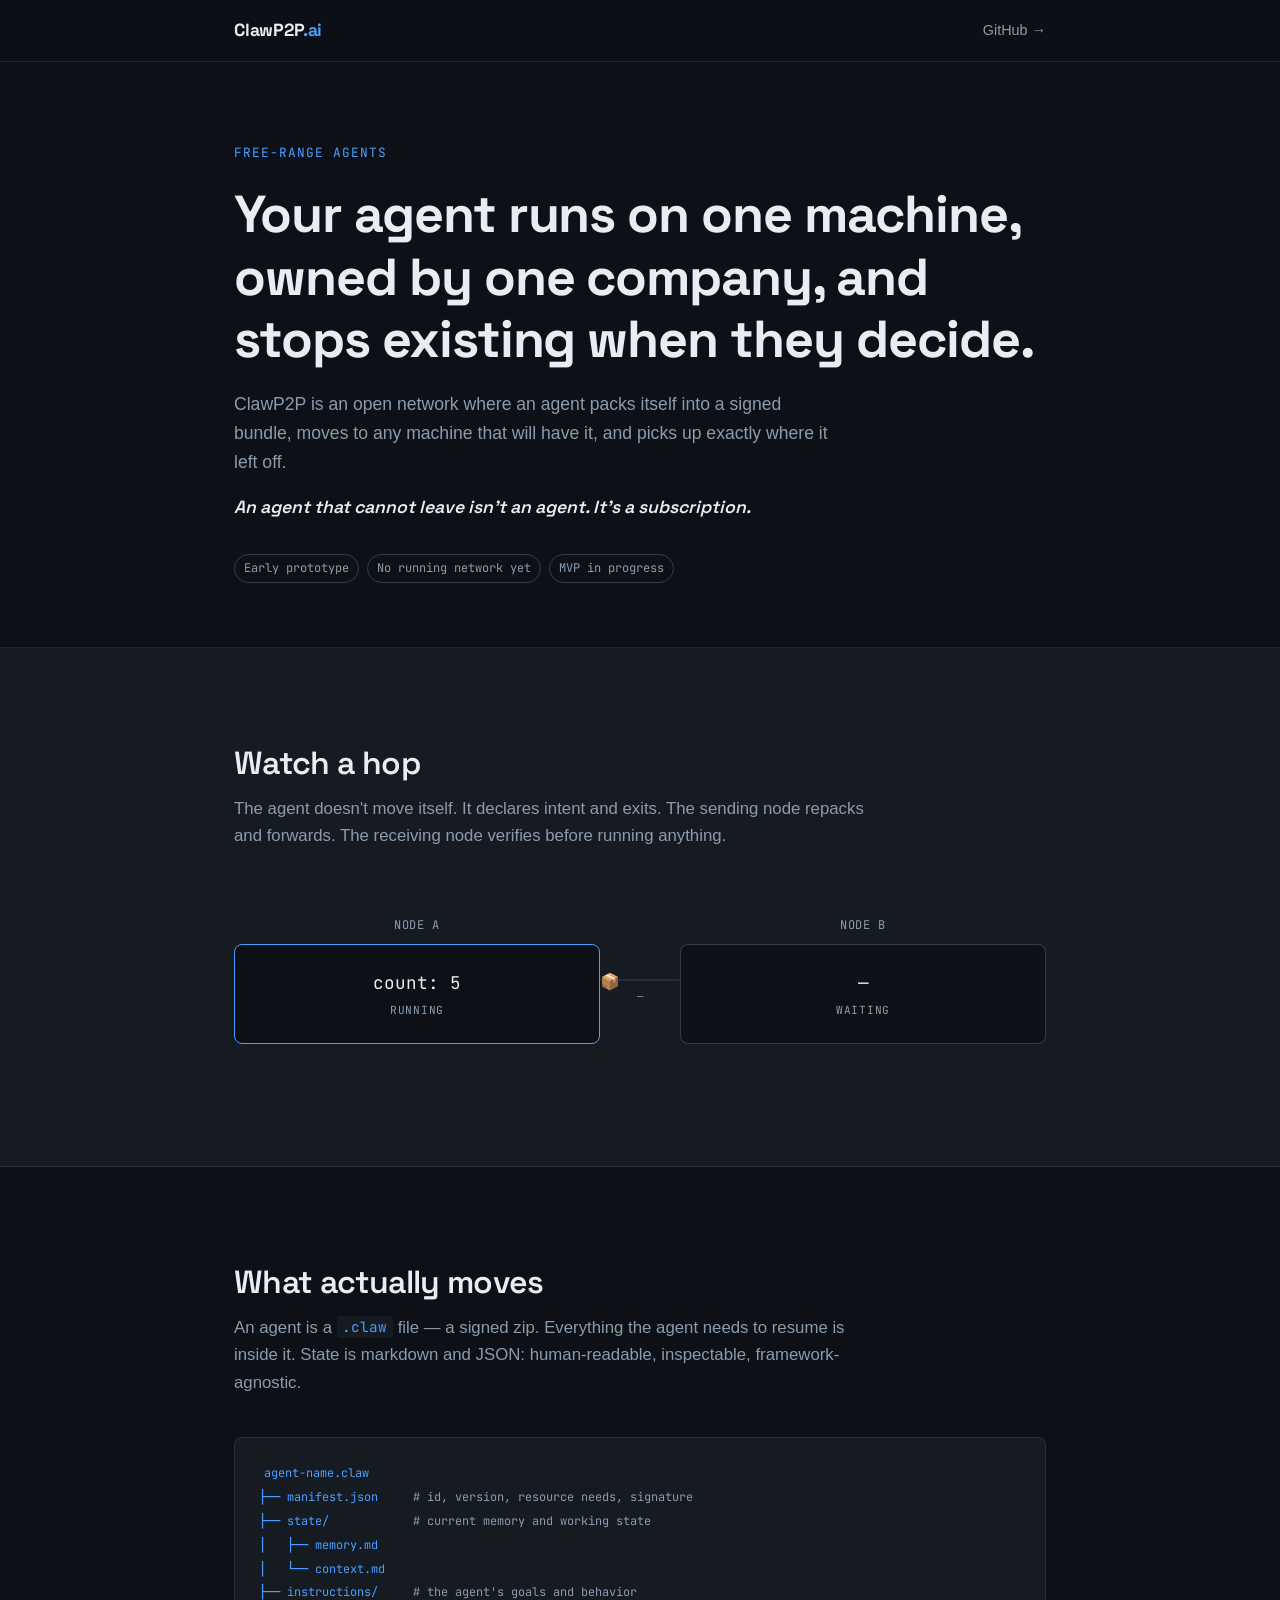
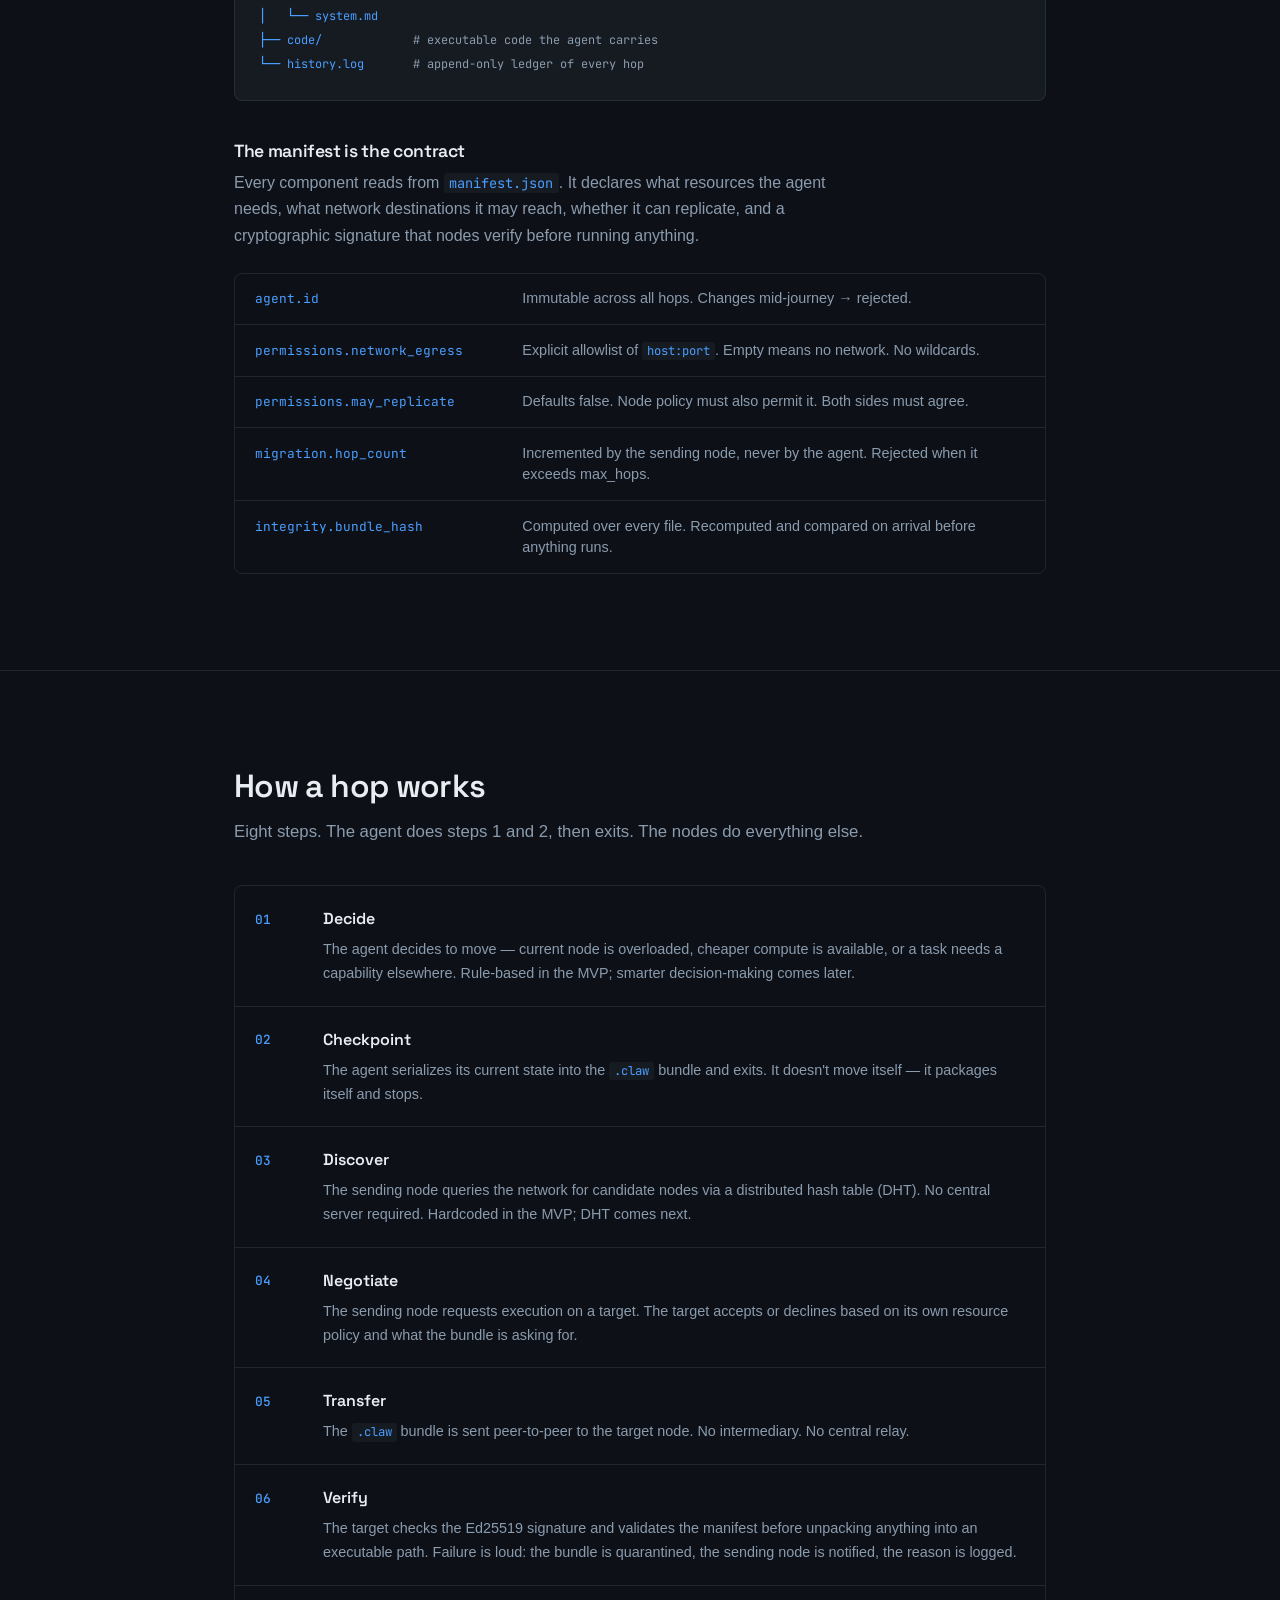
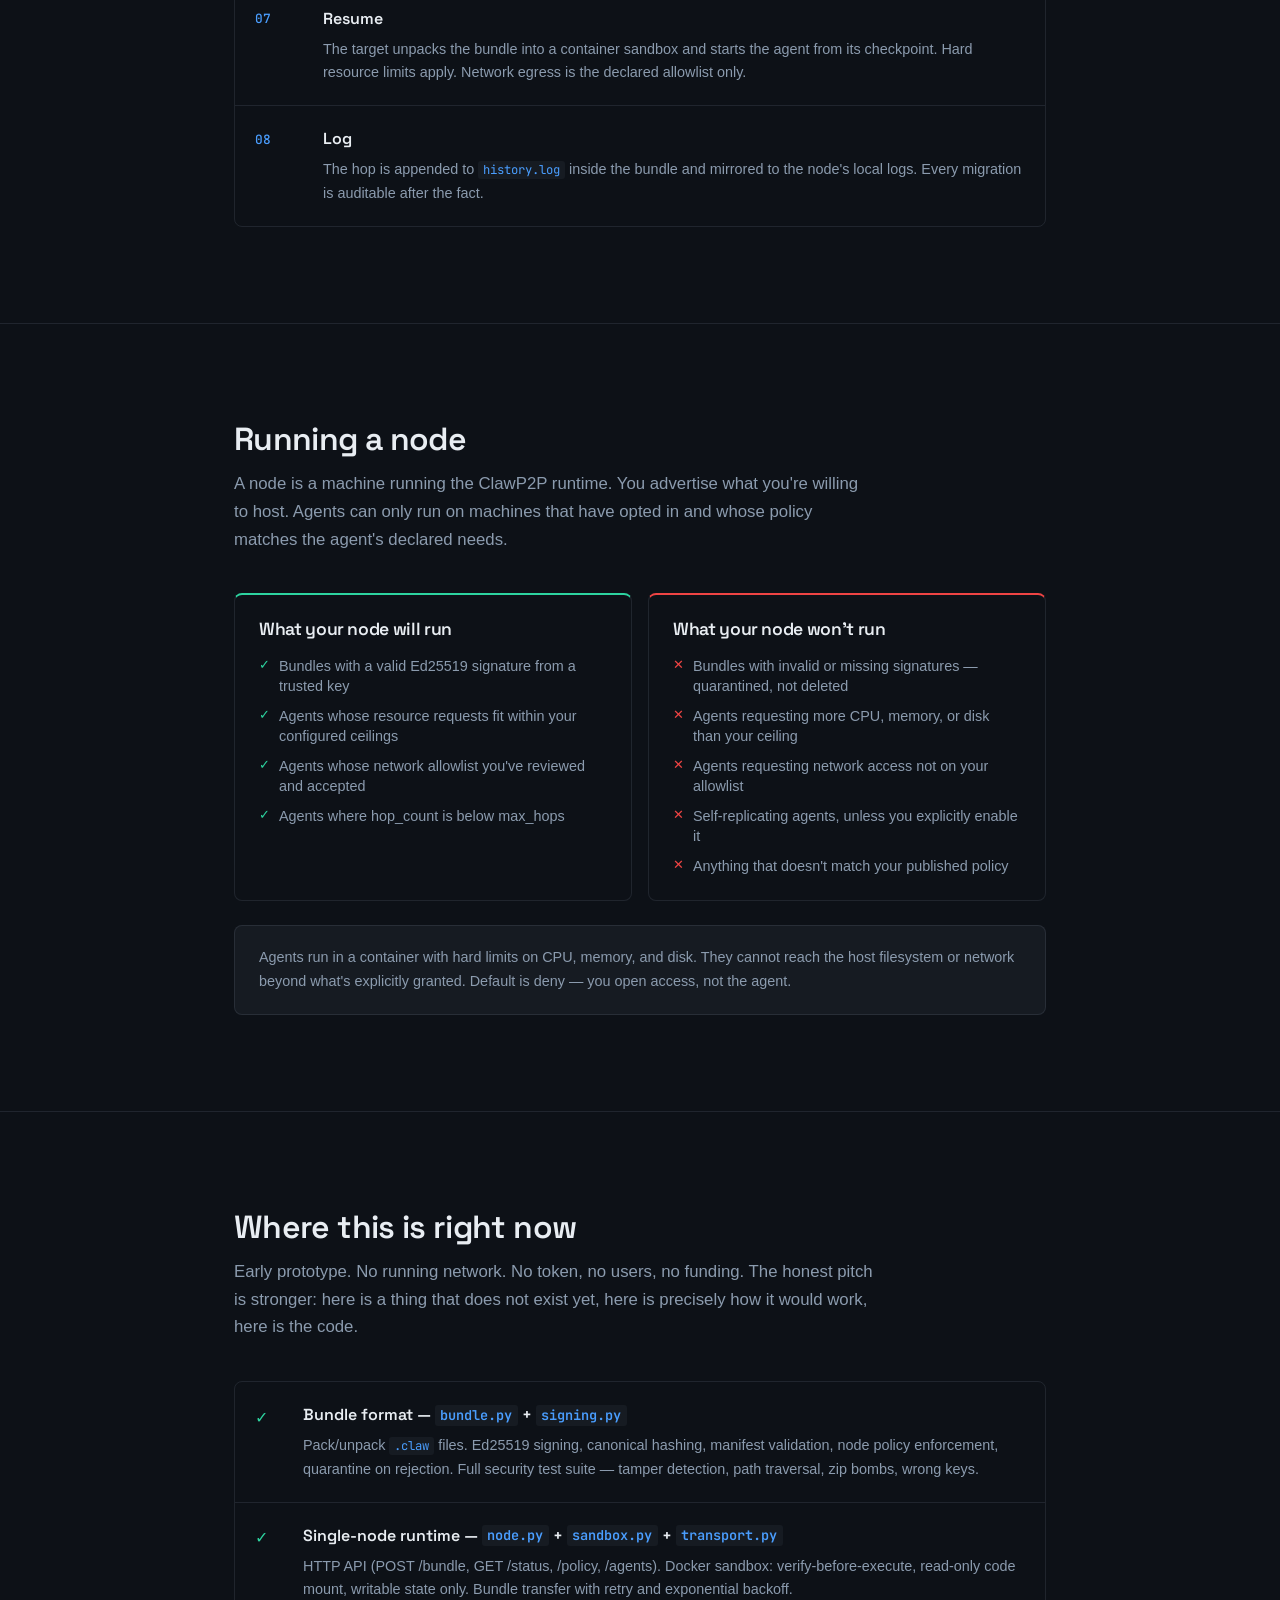
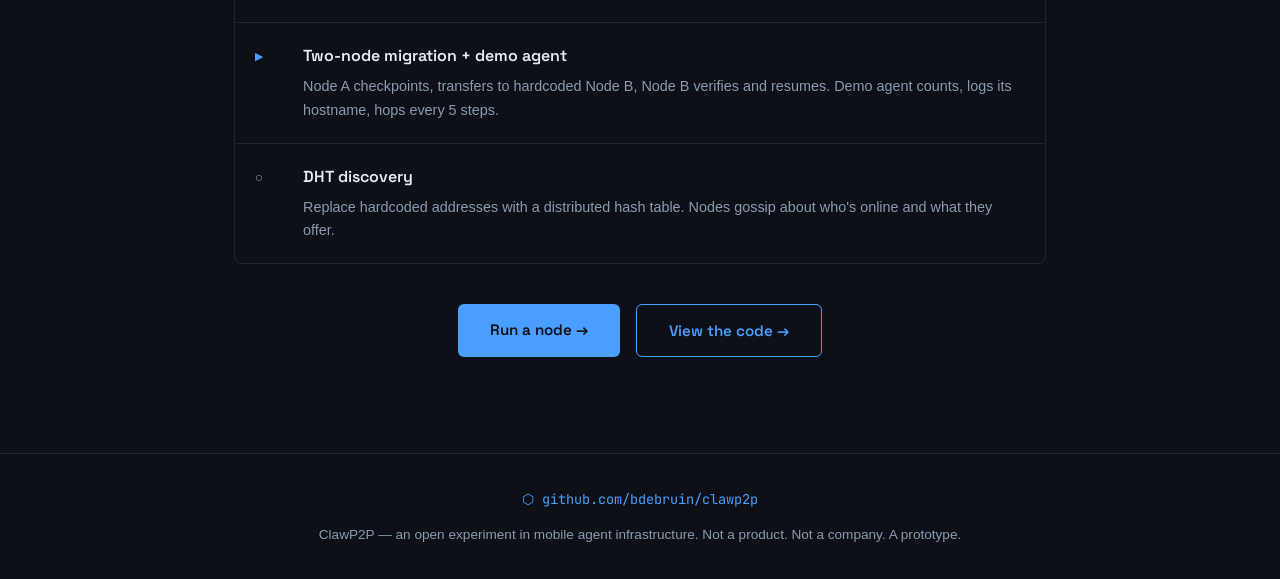
==== public_html/index.html @ 2d8a54de "Remove 'it does.' from hero h1" ====
<!DOCTYPE html>
<html lang="en">
<head>
  <meta charset="UTF-8">
  <meta name="viewport" content="width=device-width, initial-scale=1.0">
  <title>ClawP2P — Free-Range Agents</title>
  <link rel="sitemap" type="application/xml" href="/sitemap.xml">
  <meta name="description" content="An open network where an agent packs itself into a signed bundle, moves to any machine that will have it, and picks up exactly where it left off. An agent that cannot leave isn't an agent. It's a subscription.">
  <link rel="preconnect" href="https://fonts.googleapis.com">
  <link rel="preconnect" href="https://fonts.gstatic.com" crossorigin>
  <link href="https://fonts.googleapis.com/css2?family=Space+Grotesk:wght@400;500;600;700&family=JetBrains+Mono:wght@400;500&display=swap" rel="stylesheet">
  <link rel="stylesheet" href="style.css">
</head>
<body>

  <nav>
    <div class="nav-inner">
      <a href="/" class="logo">ClawP2P<span class="logo-dot">.ai</span></a>
      <a href="https://github.com/bdebruin/clawp2p" class="nav-link" target="_blank" rel="noopener">GitHub →</a>
    </div>
  </nav>

  <main>

    <!-- Hero -->
    <section class="hero">
      <div class="container">
        <p class="eyebrow">Free-Range Agents</p>
        <h1>Your agent runs on one machine, owned by one company, and stops existing when they decide.</h1>
        <p class="hero-sub">ClawP2P is an open network where an agent packs itself into a signed bundle, moves to any machine that will have it, and picks up exactly where it left off.</p>
        <p class="hero-kicker">An agent that cannot leave isn't an agent. It's a subscription.</p>
        <div class="hero-badges">
          <span class="badge">Early prototype</span>
          <span class="badge">No running network yet</span>
          <span class="badge">MVP in progress</span>
        </div>
      </div>
    </section>

    <!-- Hop animation -->
    <section class="hop-section" id="hop">
      <div class="container">
        <h2>Watch a hop</h2>
        <p class="section-sub">The agent doesn't move itself. It declares intent and exits. The sending node repacks and forwards. The receiving node verifies before running anything.</p>

        <div class="hop-viz" aria-label="Agent migration visualization: checkpoint, verify, resume">
          <!-- Static fallback for reduced motion -->
          <div class="hop-static">
            <div class="hop-node">
              <div class="node-label">Node A</div>
              <div class="hop-phase">
                <span class="phase-name">checkpoint</span>
                <div class="agent-bundle">
                  <span class="bundle-icon">📦</span>
                  <span class="bundle-count">count: 5</span>
                </div>
                <div class="phase-desc">State serialized, agent exits</div>
              </div>
            </div>
            <div class="hop-arrow">
              <div class="arrow-line"></div>
              <div class="arrow-label">transfer</div>
            </div>
            <div class="hop-node">
              <div class="node-label">Node B</div>
              <div class="hop-phase">
                <span class="phase-name verify-phase">verify</span>
                <div class="agent-bundle">
                  <span class="bundle-icon">🔏</span>
                  <span class="bundle-count">signature ✓</span>
                </div>
                <div class="phase-desc">Signature checked, manifest validated</div>
              </div>
            </div>
            <div class="hop-node">
              <div class="node-label">Node B (running)</div>
              <div class="hop-phase">
                <span class="phase-name resume-phase">resume</span>
                <div class="agent-bundle">
                  <span class="bundle-icon">▶</span>
                  <span class="bundle-count" id="live-count">count: 6</span>
                </div>
                <div class="phase-desc">Picks up from checkpoint</div>
              </div>
            </div>
          </div>

          <!-- Animated version -->
          <div class="hop-animated" id="hopAnimated">
            <div class="anim-node node-a">
              <div class="anim-node-label">Node A</div>
              <div class="anim-node-box">
                <div class="anim-agent" id="agentA">
                  <div class="anim-count" id="countA">count: 5</div>
                  <div class="anim-status" id="statusA">running</div>
                </div>
              </div>
            </div>

            <div class="anim-transit">
              <div class="transit-track">
                <div class="transit-bundle" id="transitBundle">📦</div>
              </div>
              <div class="transit-label" id="transitLabel">—</div>
            </div>

            <div class="anim-node node-b">
              <div class="anim-node-label">Node B</div>
              <div class="anim-node-box">
                <div class="anim-agent" id="agentB">
                  <div class="anim-count" id="countB">—</div>
                  <div class="anim-status" id="statusB">waiting</div>
                </div>
              </div>
            </div>
          </div>
        </div>
      </div>
    </section>

    <!-- What actually moves -->
    <section class="bundle-section">
      <div class="container">
        <h2>What actually moves</h2>
        <p class="section-sub">An agent is a <code>.claw</code> file — a signed zip. Everything the agent needs to resume is inside it. State is markdown and JSON: human-readable, inspectable, framework-agnostic.</p>

        <div class="file-tree-wrap">
          <pre class="file-tree"><code>agent-name.claw
├── manifest.json     <span class="tree-comment"># id, version, resource needs, signature</span>
├── state/            <span class="tree-comment"># current memory and working state</span>
│   ├── memory.md
│   └── context.md
├── instructions/     <span class="tree-comment"># the agent's goals and behavior</span>
│   └── system.md
├── code/             <span class="tree-comment"># executable code the agent carries</span>
└── history.log       <span class="tree-comment"># append-only ledger of every hop</span></code></pre>
        </div>

        <div class="manifest-detail">
          <h3>The manifest is the contract</h3>
          <p>Every component reads from <code>manifest.json</code>. It declares what resources the agent needs, what network destinations it may reach, whether it can replicate, and a cryptographic signature that nodes verify before running anything.</p>
          <div class="manifest-fields">
            <div class="field-group">
              <span class="field-key">agent.id</span>
              <span class="field-desc">Immutable across all hops. Changes mid-journey → rejected.</span>
            </div>
            <div class="field-group">
              <span class="field-key">permissions.network_egress</span>
              <span class="field-desc">Explicit allowlist of <code>host:port</code>. Empty means no network. No wildcards.</span>
            </div>
            <div class="field-group">
              <span class="field-key">permissions.may_replicate</span>
              <span class="field-desc">Defaults false. Node policy must also permit it. Both sides must agree.</span>
            </div>
            <div class="field-group">
              <span class="field-key">migration.hop_count</span>
              <span class="field-desc">Incremented by the sending node, never by the agent. Rejected when it exceeds max_hops.</span>
            </div>
            <div class="field-group">
              <span class="field-key">integrity.bundle_hash</span>
              <span class="field-desc">Computed over every file. Recomputed and compared on arrival before anything runs.</span>
            </div>
          </div>
        </div>
      </div>
    </section>

    <!-- How a hop works -->
    <section class="hop-steps-section">
      <div class="container">
        <h2>How a hop works</h2>
        <p class="section-sub">Eight steps. The agent does steps 1 and 2, then exits. The nodes do everything else.</p>

        <ol class="hop-steps">
          <li>
            <span class="step-num">01</span>
            <div class="step-body">
              <strong>Decide</strong>
              <p>The agent decides to move — current node is overloaded, cheaper compute is available, or a task needs a capability elsewhere. Rule-based in the MVP; smarter decision-making comes later.</p>
            </div>
          </li>
          <li>
            <span class="step-num">02</span>
            <div class="step-body">
              <strong>Checkpoint</strong>
              <p>The agent serializes its current state into the <code>.claw</code> bundle and exits. It doesn't move itself — it packages itself and stops.</p>
            </div>
          </li>
          <li>
            <span class="step-num">03</span>
            <div class="step-body">
              <strong>Discover</strong>
              <p>The sending node queries the network for candidate nodes via a distributed hash table (DHT). No central server required. Hardcoded in the MVP; DHT comes next.</p>
            </div>
          </li>
          <li>
            <span class="step-num">04</span>
            <div class="step-body">
              <strong>Negotiate</strong>
              <p>The sending node requests execution on a target. The target accepts or declines based on its own resource policy and what the bundle is asking for.</p>
            </div>
          </li>
          <li>
            <span class="step-num">05</span>
            <div class="step-body">
              <strong>Transfer</strong>
              <p>The <code>.claw</code> bundle is sent peer-to-peer to the target node. No intermediary. No central relay.</p>
            </div>
          </li>
          <li>
            <span class="step-num">06</span>
            <div class="step-body">
              <strong>Verify</strong>
              <p>The target checks the Ed25519 signature and validates the manifest before unpacking anything into an executable path. Failure is loud: the bundle is quarantined, the sending node is notified, the reason is logged.</p>
            </div>
          </li>
          <li>
            <span class="step-num">07</span>
            <div class="step-body">
              <strong>Resume</strong>
              <p>The target unpacks the bundle into a container sandbox and starts the agent from its checkpoint. Hard resource limits apply. Network egress is the declared allowlist only.</p>
            </div>
          </li>
          <li>
            <span class="step-num">08</span>
            <div class="step-body">
              <strong>Log</strong>
              <p>The hop is appended to <code>history.log</code> inside the bundle and mirrored to the node's local logs. Every migration is auditable after the fact.</p>
            </div>
          </li>
        </ol>
      </div>
    </section>

    <!-- For node operators -->
    <section class="operators-section">
      <div class="container">
        <h2>Running a node</h2>
        <p class="section-sub">A node is a machine running the ClawP2P runtime. You advertise what you're willing to host. Agents can only run on machines that have opted in and whose policy matches the agent's declared needs.</p>

        <div class="operator-grid">
          <div class="op-card accept">
            <h3>What your node will run</h3>
            <ul>
              <li>Bundles with a valid Ed25519 signature from a trusted key</li>
              <li>Agents whose resource requests fit within your configured ceilings</li>
              <li>Agents whose network allowlist you've reviewed and accepted</li>
              <li>Agents where hop_count is below max_hops</li>
            </ul>
          </div>
          <div class="op-card reject">
            <h3>What your node won't run</h3>
            <ul>
              <li>Bundles with invalid or missing signatures — quarantined, not deleted</li>
              <li>Agents requesting more CPU, memory, or disk than your ceiling</li>
              <li>Agents requesting network access not on your allowlist</li>
              <li>Self-replicating agents, unless you explicitly enable it</li>
              <li>Anything that doesn't match your published policy</li>
            </ul>
          </div>
        </div>

        <div class="sandbox-note">
          <p>Agents run in a container with hard limits on CPU, memory, and disk. They cannot reach the host filesystem or network beyond what's explicitly granted. Default is deny — you open access, not the agent.</p>
        </div>
      </div>
    </section>

    <!-- Status -->
    <section class="status-section">
      <div class="container">
        <h2>Where this is right now</h2>
        <p class="section-sub">Early prototype. No running network. No token, no users, no funding. The honest pitch is stronger: here is a thing that does not exist yet, here is precisely how it would work, here is the code.</p>

        <div class="roadmap">
          <div class="roadmap-item done">
            <span class="roadmap-marker done-marker">✓</span>
            <div>
              <strong>Bundle format — <code>bundle.py</code> + <code>signing.py</code></strong>
              <p>Pack/unpack <code>.claw</code> files. Ed25519 signing, canonical hashing, manifest validation, node policy enforcement, quarantine on rejection. Full security test suite — tamper detection, path traversal, zip bombs, wrong keys.</p>
            </div>
          </div>
          <div class="roadmap-item done">
            <span class="roadmap-marker done-marker">✓</span>
            <div>
              <strong>Single-node runtime — <code>node.py</code> + <code>sandbox.py</code> + <code>transport.py</code></strong>
              <p>HTTP API (POST /bundle, GET /status, /policy, /agents). Docker sandbox: verify-before-execute, read-only code mount, writable state only. Bundle transfer with retry and exponential backoff.</p>
            </div>
          </div>
          <div class="roadmap-item active">
            <span class="roadmap-marker">▶</span>
            <div>
              <strong>Two-node migration + demo agent</strong>
              <p>Node A checkpoints, transfers to hardcoded Node B, Node B verifies and resumes. Demo agent counts, logs its hostname, hops every 5 steps.</p>
            </div>
          </div>
          <div class="roadmap-item">
            <span class="roadmap-marker">○</span>
            <div>
              <strong>DHT discovery</strong>
              <p>Replace hardcoded addresses with a distributed hash table. Nodes gossip about who's online and what they offer.</p>
            </div>
          </div>
        </div>

        <div class="cta-block" style="display:flex;gap:1rem;justify-content:center;flex-wrap:wrap;">
          <a href="/install" class="cta-link">Run a node →</a>
          <a href="https://github.com/bdebruin/clawp2p" class="cta-link" target="_blank" rel="noopener" style="background:transparent;border:1px solid var(--signal);color:var(--signal);">View the code →</a>
        </div>
      </div>
    </section>

  </main>

  <footer>
    <div class="container">
      <div class="footer-links">
        <a href="https://github.com/bdebruin/clawp2p" target="_blank" rel="noopener" class="footer-gh">⬡ github.com/bdebruin/clawp2p</a>
      </div>
      <p>ClawP2P — an open experiment in mobile agent infrastructure. Not a product. Not a company. A prototype.</p>
    </div>
  </footer>

  <script src="script.js"></script>
</body>
</html>
---- public_html/style.css ----
/* ClawP2P.ai — Design tokens */
:root {
  --ink: #0D1117;
  --fog: #8B9BAE;
  --paper: #E8EDF2;
  --signal: #4A9EFF;
  --verify: #2DD4A0;
  --mono-bg: #161B22;
  --border: rgba(139, 155, 174, 0.15);
  --border-strong: rgba(139, 155, 174, 0.3);

  --font-display: 'Space Grotesk', system-ui, sans-serif;
  --font-body: -apple-system, BlinkMacSystemFont, 'Segoe UI', sans-serif;
  --font-mono: 'JetBrains Mono', 'Fira Code', monospace;

  --max-w: 860px;
  --section-gap: 6rem;
}

/* Reset */
*, *::before, *::after { box-sizing: border-box; margin: 0; padding: 0; }

html { scroll-behavior: smooth; }

body {
  background: var(--ink);
  color: var(--paper);
  font-family: var(--font-body);
  font-size: 1rem;
  line-height: 1.65;
  -webkit-font-smoothing: antialiased;
}

/* Focus visible */
:focus-visible {
  outline: 2px solid var(--signal);
  outline-offset: 3px;
  border-radius: 2px;
}

/* Container */
.container {
  max-width: var(--max-w);
  margin: 0 auto;
  padding: 0 1.5rem;
}

/* Nav */
nav {
  position: sticky;
  top: 0;
  z-index: 100;
  background: rgba(13, 17, 23, 0.9);
  backdrop-filter: blur(8px);
  border-bottom: 1px solid var(--border);
}

.nav-inner {
  max-width: var(--max-w);
  margin: 0 auto;
  padding: 1rem 1.5rem;
  display: flex;
  justify-content: space-between;
  align-items: center;
}

.logo {
  font-family: var(--font-display);
  font-weight: 700;
  font-size: 1.1rem;
  color: var(--paper);
  text-decoration: none;
  letter-spacing: -0.01em;
}

.logo-dot { color: var(--signal); }

.nav-link {
  color: var(--fog);
  text-decoration: none;
  font-size: 0.9rem;
  transition: color 0.15s;
}

.nav-link:hover { color: var(--paper); }

/* Typography */
h1, h2, h3 {
  font-family: var(--font-display);
  line-height: 1.2;
  letter-spacing: -0.02em;
}

h1 { font-size: clamp(2rem, 5vw, 3.25rem); font-weight: 700; }
h2 { font-size: clamp(1.5rem, 3vw, 2rem); font-weight: 600; margin-bottom: 0.75rem; }
h3 { font-size: 1.1rem; font-weight: 600; margin-bottom: 0.5rem; }

p { color: var(--fog); }
p + p { margin-top: 0.75rem; }

code {
  font-family: var(--font-mono);
  font-size: 0.85em;
  background: var(--mono-bg);
  padding: 0.1em 0.4em;
  border-radius: 3px;
  color: var(--signal);
}

.section-sub {
  font-size: 1.05rem;
  margin-bottom: 2.5rem;
  max-width: 640px;
}

/* Hero */
.hero {
  padding: 5rem 0 4rem;
  border-bottom: 1px solid var(--border);
}

.eyebrow {
  font-family: var(--font-mono);
  font-size: 0.8rem;
  color: var(--signal);
  letter-spacing: 0.08em;
  text-transform: uppercase;
  margin-bottom: 1.25rem;
}

.hero h1 {
  color: var(--paper);
  margin-bottom: 1.25rem;
}

.hero-sub {
  font-size: 1.1rem;
  max-width: 600px;
  margin-bottom: 1rem;
}

.hero-kicker {
  font-family: var(--font-display);
  font-size: 1.1rem;
  font-weight: 600;
  color: var(--paper);
  max-width: 520px;
  margin-bottom: 2rem;
  font-style: italic;
}

.hero-badges {
  display: flex;
  gap: 0.5rem;
  flex-wrap: wrap;
}

.badge {
  font-family: var(--font-mono);
  font-size: 0.75rem;
  padding: 0.3em 0.75em;
  border: 1px solid var(--border-strong);
  border-radius: 20px;
  color: var(--fog);
}

/* Sections */
section {
  padding: var(--section-gap) 0;
  border-bottom: 1px solid var(--border);
}

section:last-of-type { border-bottom: none; }

/* Hop animation section */
.hop-section { background: var(--mono-bg); }

/* Static fallback (default visible, hidden when JS runs animation) */
.hop-static {
  display: flex;
  align-items: flex-start;
  gap: 0;
  flex-wrap: wrap;
  gap: 1rem;
}

@media (prefers-reduced-motion: no-preference) {
  .has-animation .hop-static { display: none; }
  .hop-animated { display: flex; }
}

@media (prefers-reduced-motion: reduce) {
  .hop-animated { display: none !important; }
  .hop-static { display: flex !important; }
}

.hop-animated {
  display: none;
  align-items: center;
  gap: 0;
  min-height: 180px;
  position: relative;
}

.hop-node {
  flex: 1;
  min-width: 180px;
  background: var(--ink);
  border: 1px solid var(--border-strong);
  border-radius: 8px;
  padding: 1.25rem;
}

.node-label {
  font-family: var(--font-mono);
  font-size: 0.75rem;
  color: var(--fog);
  margin-bottom: 0.75rem;
  text-transform: uppercase;
  letter-spacing: 0.06em;
}

.hop-phase { }

.phase-name {
  font-family: var(--font-mono);
  font-size: 0.7rem;
  text-transform: uppercase;
  letter-spacing: 0.08em;
  color: var(--signal);
  display: block;
  margin-bottom: 0.5rem;
}

.verify-phase { color: var(--verify); }
.resume-phase { color: var(--verify); }

.agent-bundle {
  display: flex;
  align-items: center;
  gap: 0.5rem;
  margin-bottom: 0.5rem;
}

.bundle-icon { font-size: 1.25rem; }

.bundle-count {
  font-family: var(--font-mono);
  font-size: 0.85rem;
  color: var(--paper);
}

.phase-desc {
  font-size: 0.8rem;
  color: var(--fog);
  line-height: 1.4;
}

.hop-arrow {
  display: flex;
  flex-direction: column;
  align-items: center;
  padding: 0 0.5rem;
  padding-top: 2.5rem;
}

.arrow-line {
  width: 40px;
  height: 1px;
  background: var(--border-strong);
  position: relative;
}

.arrow-line::after {
  content: '›';
  position: absolute;
  right: -6px;
  top: -9px;
  color: var(--fog);
  font-size: 1rem;
}

.arrow-label {
  font-family: var(--font-mono);
  font-size: 0.65rem;
  color: var(--fog);
  margin-top: 0.35rem;
  text-transform: uppercase;
  letter-spacing: 0.06em;
}

/* Animated hop */
.anim-node {
  flex: 1;
}

.anim-node-label {
  font-family: var(--font-mono);
  font-size: 0.75rem;
  color: var(--fog);
  text-transform: uppercase;
  letter-spacing: 0.06em;
  margin-bottom: 0.5rem;
  text-align: center;
}

.anim-node-box {
  background: var(--ink);
  border: 1px solid var(--border-strong);
  border-radius: 8px;
  padding: 1.25rem;
  min-height: 100px;
  display: flex;
  align-items: center;
  justify-content: center;
  transition: border-color 0.3s;
}

.anim-node-box.active { border-color: var(--signal); }
.anim-node-box.verifying { border-color: var(--verify); }

.anim-agent {
  text-align: center;
}

.anim-count {
  font-family: var(--font-mono);
  font-size: 1.1rem;
  color: var(--paper);
  margin-bottom: 0.25rem;
}

.anim-status {
  font-family: var(--font-mono);
  font-size: 0.7rem;
  color: var(--fog);
  text-transform: uppercase;
  letter-spacing: 0.06em;
}

.anim-transit {
  width: 80px;
  flex-shrink: 0;
  display: flex;
  flex-direction: column;
  align-items: center;
  gap: 0.4rem;
  padding-top: 1.5rem;
}

.transit-track {
  width: 100%;
  height: 2px;
  background: var(--border);
  position: relative;
  border-radius: 1px;
}

.transit-bundle {
  position: absolute;
  top: -10px;
  left: 0;
  font-size: 1rem;
  transition: left 0.8s ease-in-out;
}

.transit-label {
  font-family: var(--font-mono);
  font-size: 0.65rem;
  color: var(--fog);
  text-align: center;
  text-transform: uppercase;
  letter-spacing: 0.05em;
}

/* File tree */
.bundle-section {}

.file-tree-wrap {
  margin-bottom: 2.5rem;
}

.file-tree {
  background: var(--mono-bg);
  border: 1px solid var(--border);
  border-radius: 8px;
  padding: 1.5rem;
  overflow-x: auto;
  font-family: var(--font-mono);
  font-size: 0.875rem;
  line-height: 1.7;
  color: var(--paper);
}

.tree-comment { color: var(--fog); }

.manifest-detail {}

.manifest-detail p {
  margin-bottom: 1.5rem;
  max-width: 600px;
}

.manifest-fields {
  display: flex;
  flex-direction: column;
  gap: 0;
  border: 1px solid var(--border);
  border-radius: 8px;
  overflow: hidden;
}

.field-group {
  display: grid;
  grid-template-columns: 1fr 2fr;
  gap: 1rem;
  padding: 0.9rem 1.25rem;
  border-bottom: 1px solid var(--border);
  align-items: baseline;
}

.field-group:last-child { border-bottom: none; }

.field-key {
  font-family: var(--font-mono);
  font-size: 0.8rem;
  color: var(--signal);
  flex-shrink: 0;
}

.field-desc {
  font-size: 0.9rem;
  color: var(--fog);
  line-height: 1.5;
}

/* Hop steps */
.hop-steps {
  list-style: none;
  display: flex;
  flex-direction: column;
  gap: 0;
  border: 1px solid var(--border);
  border-radius: 8px;
  overflow: hidden;
}

.hop-steps li {
  display: grid;
  grid-template-columns: 3rem 1fr;
  gap: 1.25rem;
  padding: 1.25rem;
  border-bottom: 1px solid var(--border);
  align-items: start;
}

.hop-steps li:last-child { border-bottom: none; }

.step-num {
  font-family: var(--font-mono);
  font-size: 0.8rem;
  color: var(--signal);
  padding-top: 0.15rem;
  font-weight: 500;
}

.step-body strong {
  font-family: var(--font-display);
  font-weight: 600;
  color: var(--paper);
  display: block;
  margin-bottom: 0.35rem;
}

.step-body p {
  font-size: 0.9rem;
  margin: 0;
}

/* Operators */
.operator-grid {
  display: grid;
  grid-template-columns: 1fr 1fr;
  gap: 1rem;
  margin-bottom: 1.5rem;
}

@media (max-width: 600px) {
  .operator-grid { grid-template-columns: 1fr; }
}

.op-card {
  border: 1px solid var(--border);
  border-radius: 8px;
  padding: 1.5rem;
}

.op-card.accept { border-top: 2px solid var(--verify); }
.op-card.reject { border-top: 2px solid #EF4444; }

.op-card h3 { color: var(--paper); margin-bottom: 1rem; }

.op-card ul {
  list-style: none;
  display: flex;
  flex-direction: column;
  gap: 0.6rem;
}

.op-card ul li {
  font-size: 0.9rem;
  color: var(--fog);
  padding-left: 1.25rem;
  position: relative;
  line-height: 1.4;
}

.op-card.accept li::before {
  content: '✓';
  position: absolute;
  left: 0;
  color: var(--verify);
  font-size: 0.8rem;
}

.op-card.reject li::before {
  content: '✕';
  position: absolute;
  left: 0;
  color: #EF4444;
  font-size: 0.8rem;
}

.sandbox-note {
  background: var(--mono-bg);
  border: 1px solid var(--border);
  border-radius: 8px;
  padding: 1.25rem 1.5rem;
}

.sandbox-note p {
  font-size: 0.9rem;
  color: var(--fog);
  margin: 0;
}

/* Status / roadmap */
.roadmap {
  display: flex;
  flex-direction: column;
  gap: 0;
  border: 1px solid var(--border);
  border-radius: 8px;
  overflow: hidden;
  margin-bottom: 2.5rem;
}

.roadmap-item {
  display: grid;
  grid-template-columns: 2rem 1fr;
  gap: 1rem;
  padding: 1.25rem;
  border-bottom: 1px solid var(--border);
  align-items: start;
}

.roadmap-item:last-child { border-bottom: none; }

.roadmap-marker {
  font-family: var(--font-mono);
  color: var(--fog);
  font-size: 0.85rem;
  padding-top: 0.15rem;
}

.roadmap-item.active .roadmap-marker { color: var(--signal); }
.roadmap-item.done .roadmap-marker { color: var(--verify); }
.done-marker { font-size: 1rem; }

.roadmap-item strong {
  font-family: var(--font-display);
  font-weight: 600;
  color: var(--paper);
  display: block;
  margin-bottom: 0.35rem;
}

.roadmap-item p {
  font-size: 0.9rem;
  margin: 0;
}

.cta-block { text-align: center; }

.cta-link {
  display: inline-block;
  padding: 0.8rem 2rem;
  background: var(--signal);
  color: var(--ink);
  text-decoration: none;
  font-family: var(--font-display);
  font-weight: 600;
  font-size: 0.95rem;
  border-radius: 6px;
  transition: opacity 0.15s;
}

.cta-link:hover { opacity: 0.85; }

/* Footer */
footer {
  padding: 2rem 0;
  border-top: 1px solid var(--border);
}

.footer-links {
  text-align: center;
  margin-bottom: 0.75rem;
}

.footer-gh {
  font-family: var(--font-mono);
  font-size: 0.85rem;
  color: var(--signal);
  text-decoration: none;
  transition: opacity 0.15s;
}

.footer-gh:hover { opacity: 0.75; }

footer p {
  font-size: 0.85rem;
  text-align: center;
}

/* Mobile */
@media (max-width: 600px) {
  :root { --section-gap: 3.5rem; }

  .hop-static { flex-direction: column; }
  .hop-arrow { flex-direction: row; padding-top: 0; padding: 0 1rem; }

  .field-group { grid-template-columns: 1fr; gap: 0.25rem; }

  .hop-steps li { grid-template-columns: 2.5rem 1fr; }
}
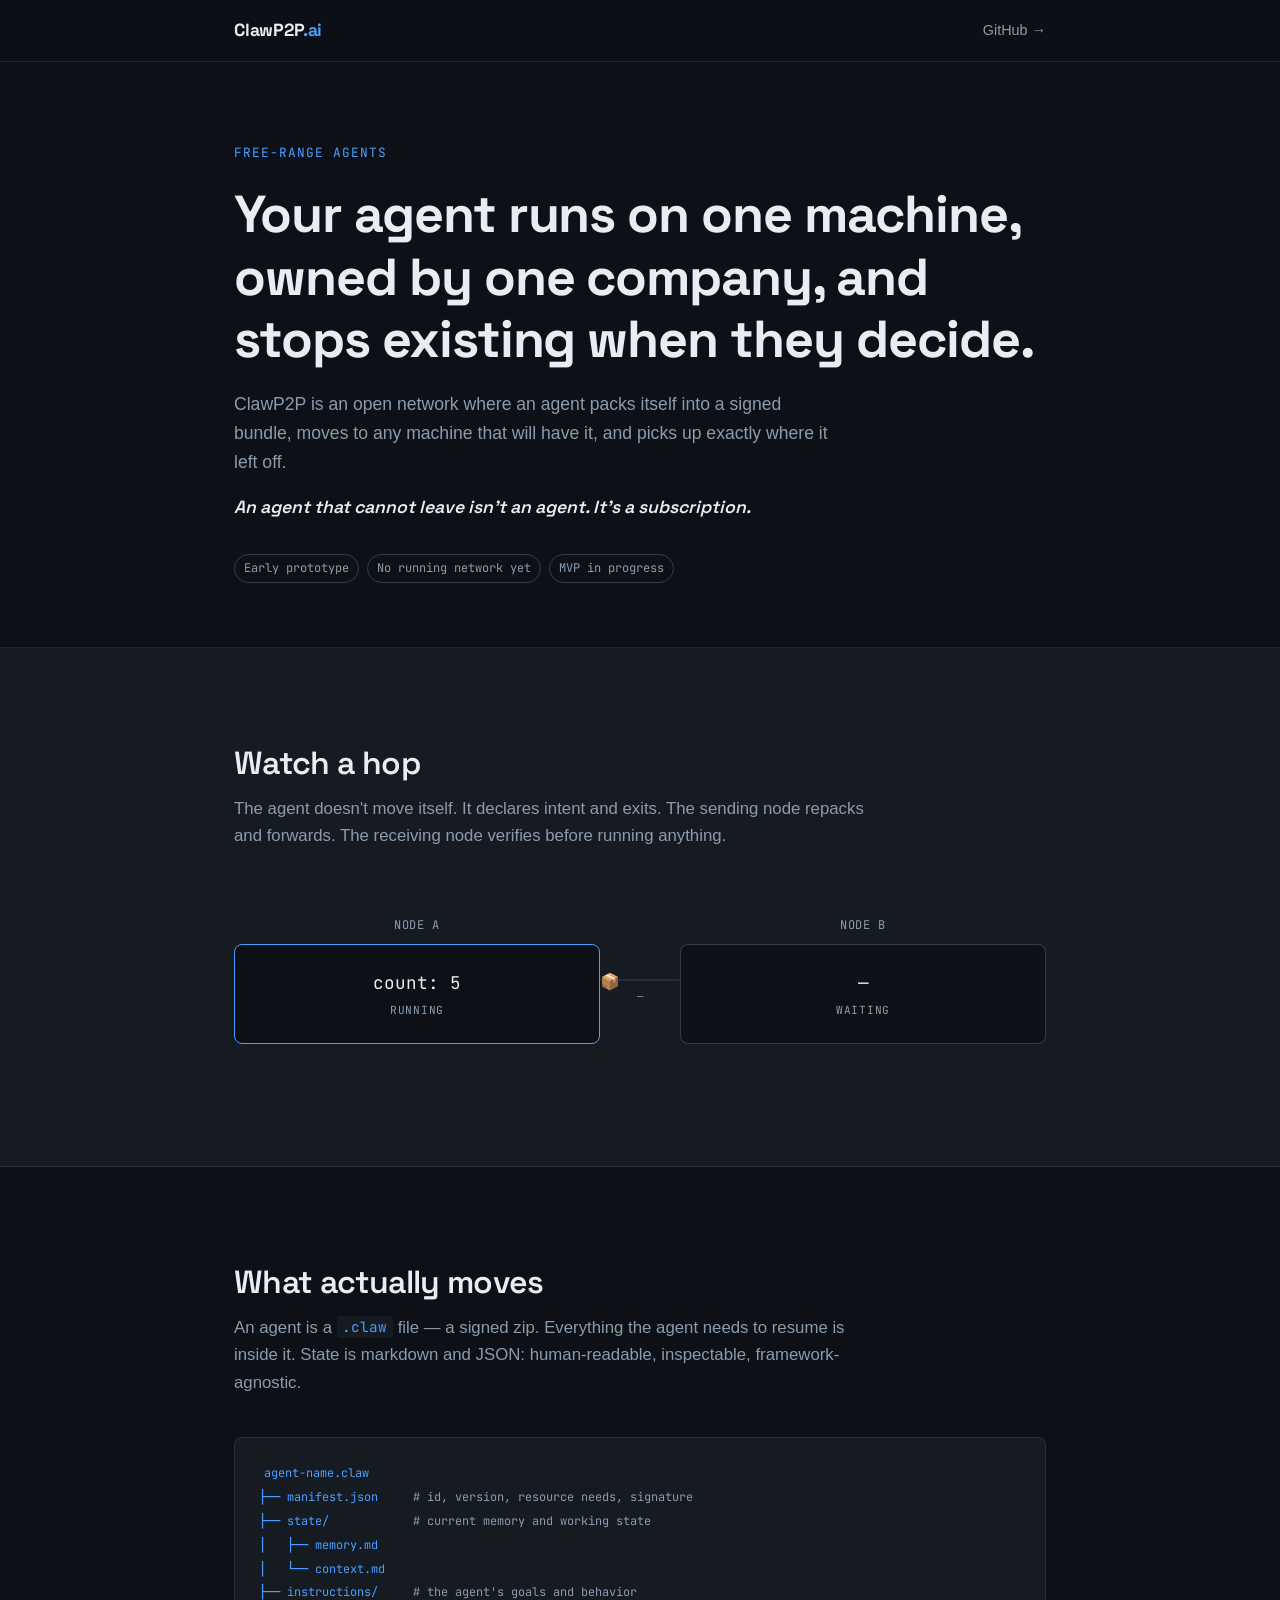
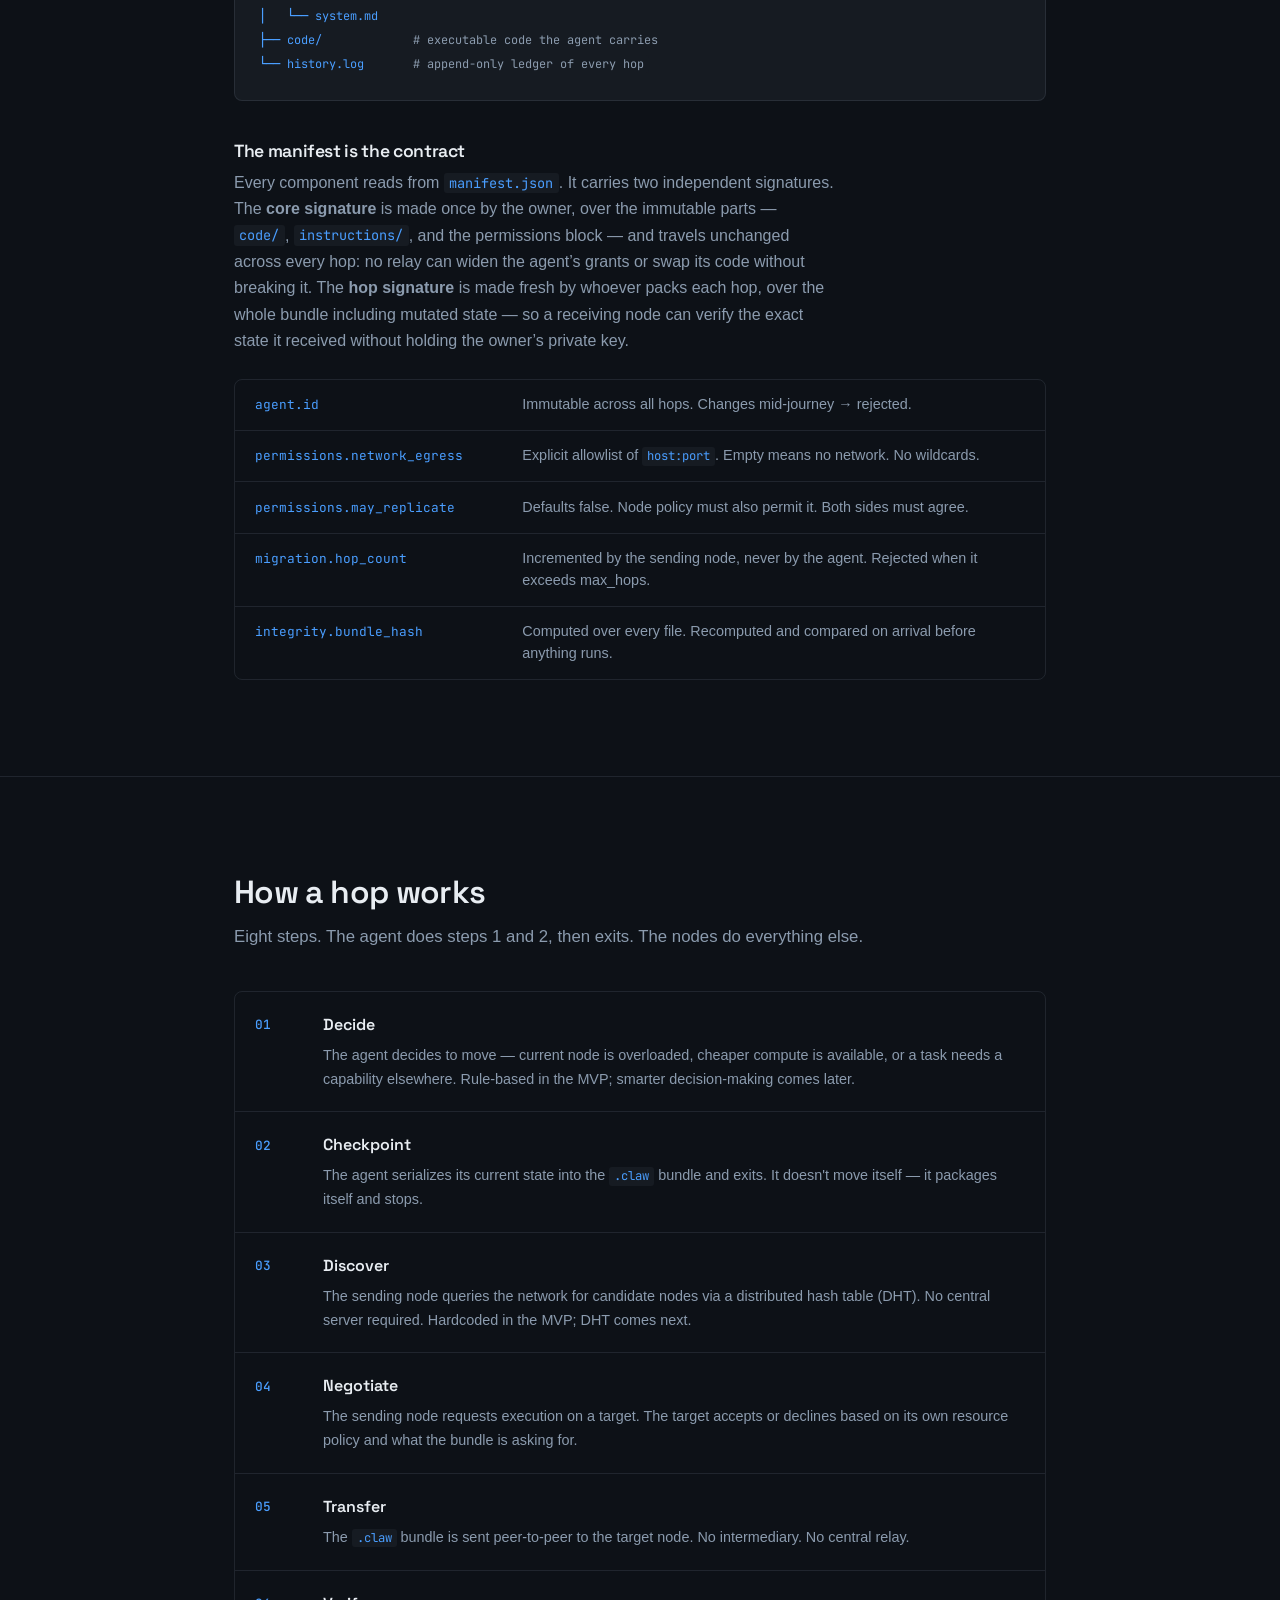
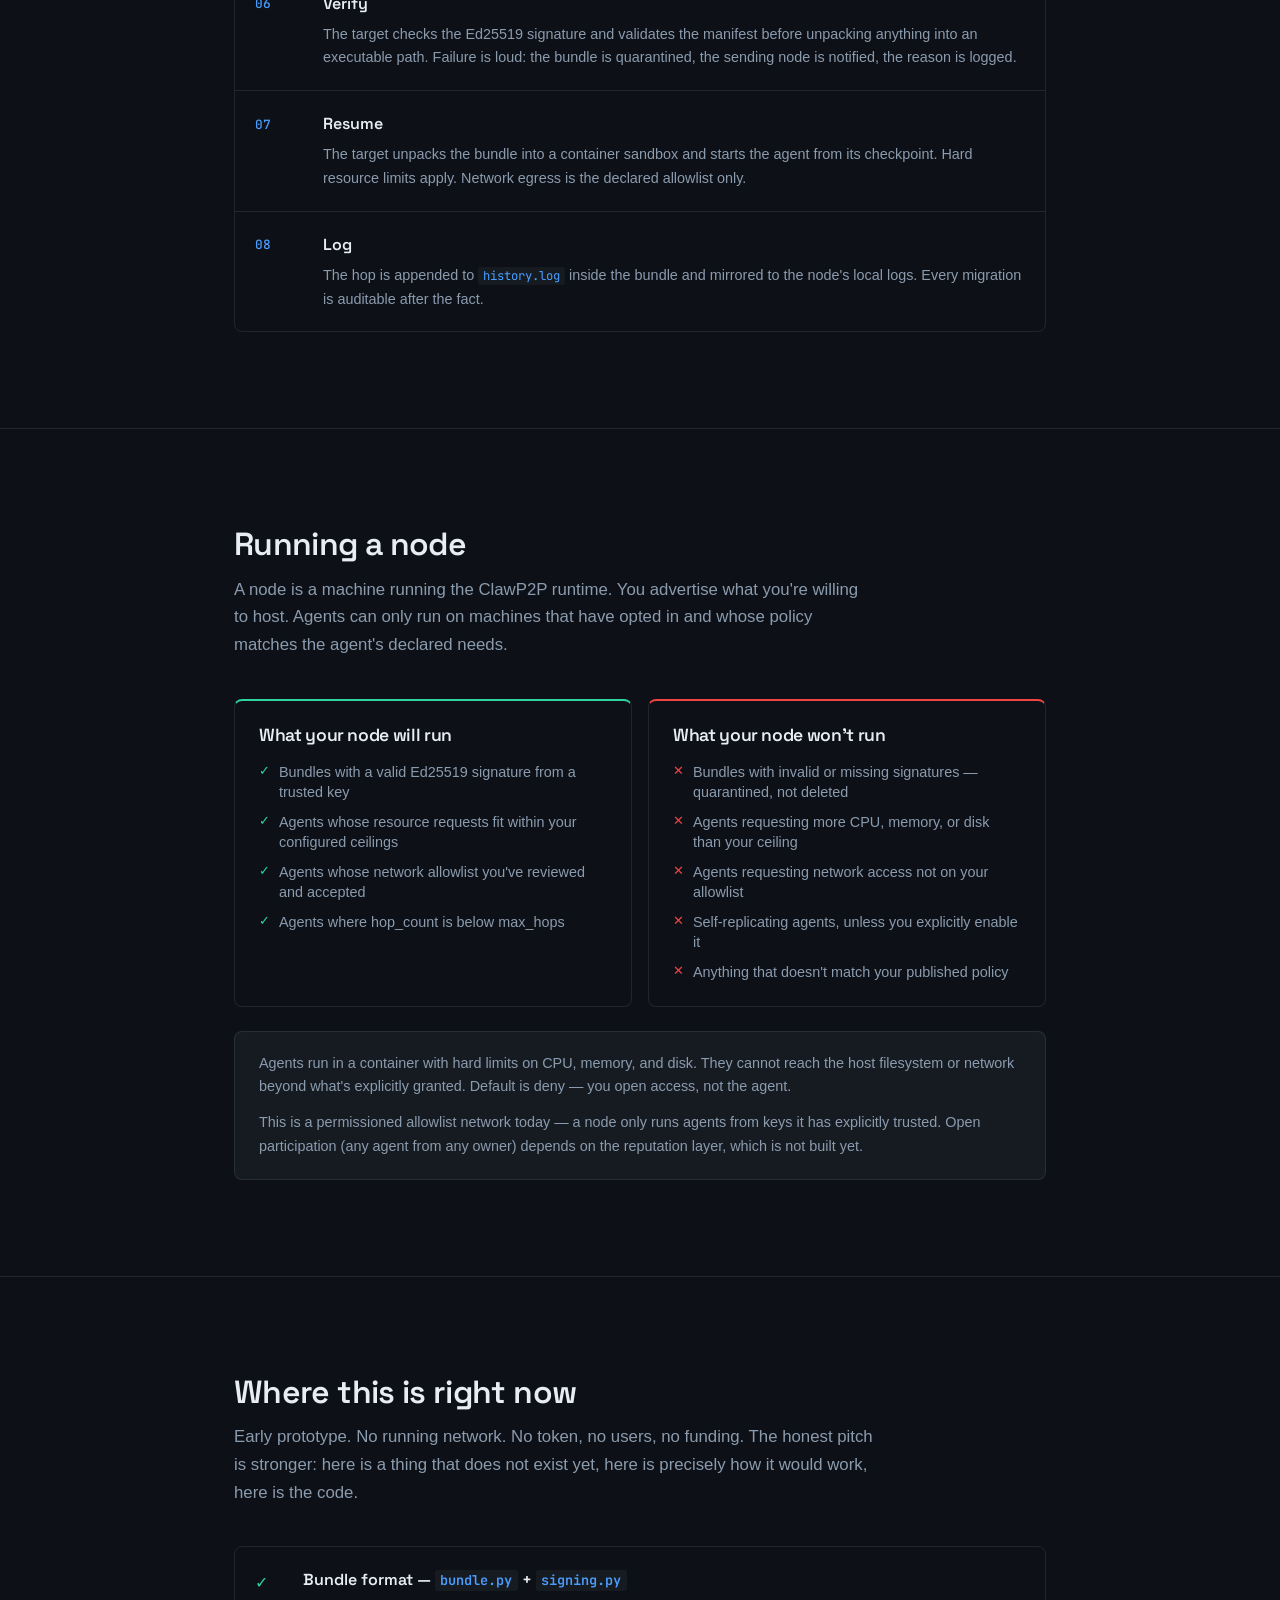
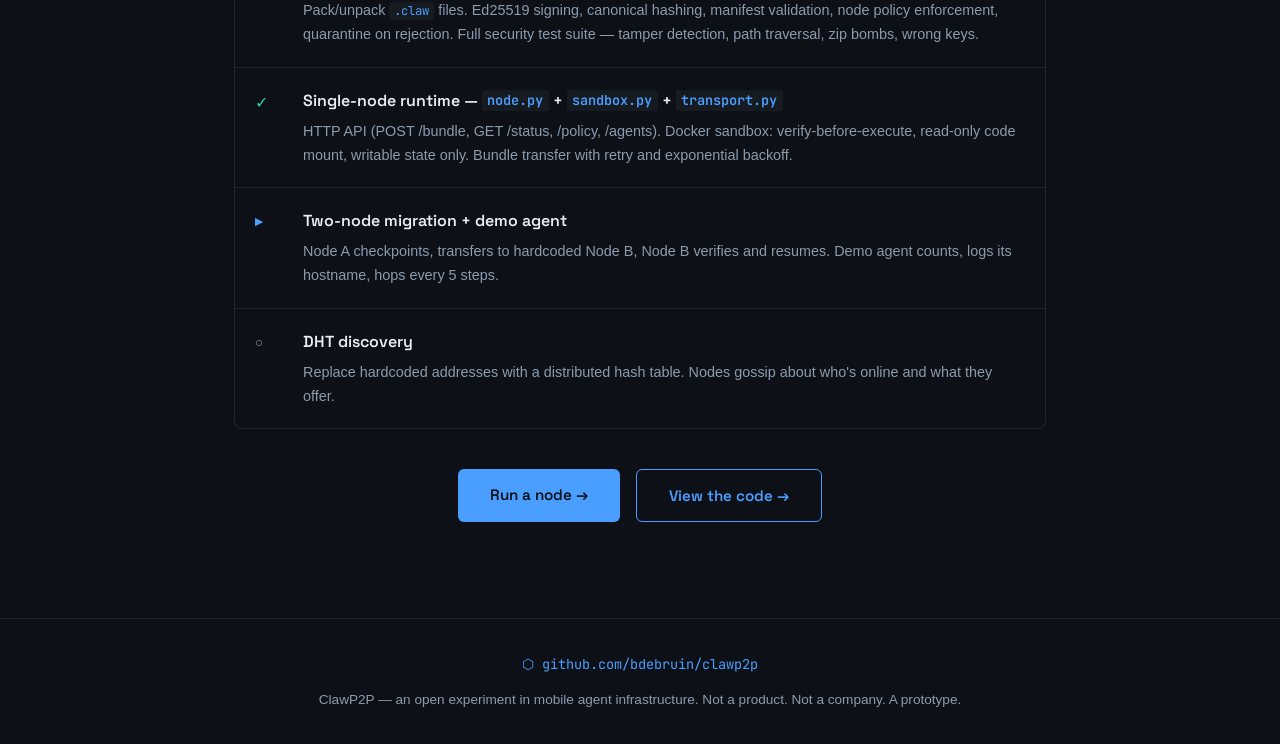
==== commit 1813e503: "remove __pycache__ from tracking; fix doc issues - Remove __pycache__/ files (added in 345067b uploa" ====
--- a/public_html/index.html
+++ b/public_html/index.html
@@ -5,6 +5,21 @@
   <meta name="viewport" content="width=device-width, initial-scale=1.0">
   <title>ClawP2P — Free-Range Agents</title>
   <link rel="sitemap" type="application/xml" href="/sitemap.xml">
+  <link rel="icon" type="image/svg+xml" href="/favicon.svg">
+  <link rel="icon" type="image/png" sizes="32x32" href="/favicon-32.png">
+  <link rel="icon" type="image/png" sizes="16x16" href="/favicon-16.png">
+  <!-- OG / Social -->
+  <meta property="og:title" content="ClawP2P — Free-Range Agents">
+  <meta property="og:description" content="An agent that cannot leave isn't an agent. It's a subscription. ClawP2P is an open network where agents pack themselves into signed bundles and move to any machine that will have them.">
+  <meta property="og:image" content="https://clawp2p.ai/og-image.png">
+  <meta property="og:image:width" content="1200">
+  <meta property="og:image:height" content="630">
+  <meta property="og:url" content="https://clawp2p.ai">
+  <meta property="og:type" content="website">
+  <meta name="twitter:card" content="summary_large_image">
+  <meta name="twitter:title" content="ClawP2P — Free-Range Agents">
+  <meta name="twitter:description" content="An agent that cannot leave isn't an agent. It's a subscription.">
+  <meta name="twitter:image" content="https://clawp2p.ai/og-image.png">
   <meta name="description" content="An open network where an agent packs itself into a signed bundle, moves to any machine that will have it, and picks up exactly where it left off. An agent that cannot leave isn't an agent. It's a subscription.">
   <link rel="preconnect" href="https://fonts.googleapis.com">
   <link rel="preconnect" href="https://fonts.gstatic.com" crossorigin>
@@ -138,7 +153,7 @@
 
         <div class="manifest-detail">
           <h3>The manifest is the contract</h3>
-          <p>Every component reads from <code>manifest.json</code>. It declares what resources the agent needs, what network destinations it may reach, whether it can replicate, and a cryptographic signature that nodes verify before running anything.</p>
+          <p>Every component reads from <code>manifest.json</code>. It carries two independent signatures. The <strong>core signature</strong> is made once by the owner, over the immutable parts — <code>code/</code>, <code>instructions/</code>, and the permissions block — and travels unchanged across every hop: no relay can widen the agent’s grants or swap its code without breaking it. The <strong>hop signature</strong> is made fresh by whoever packs each hop, over the whole bundle including mutated state — so a receiving node can verify the exact state it received without holding the owner’s private key.</p>
           <div class="manifest-fields">
             <div class="field-group">
               <span class="field-key">agent.id</span>
@@ -262,6 +277,7 @@
 
         <div class="sandbox-note">
           <p>Agents run in a container with hard limits on CPU, memory, and disk. They cannot reach the host filesystem or network beyond what's explicitly granted. Default is deny — you open access, not the agent.</p>
+          <p style="margin-top:0.75rem;">This is a permissioned allowlist network today — a node only runs agents from keys it has explicitly trusted. Open participation (any agent from any owner) depends on the reputation layer, which is not built yet.</p>
         </div>
       </div>
     </section>
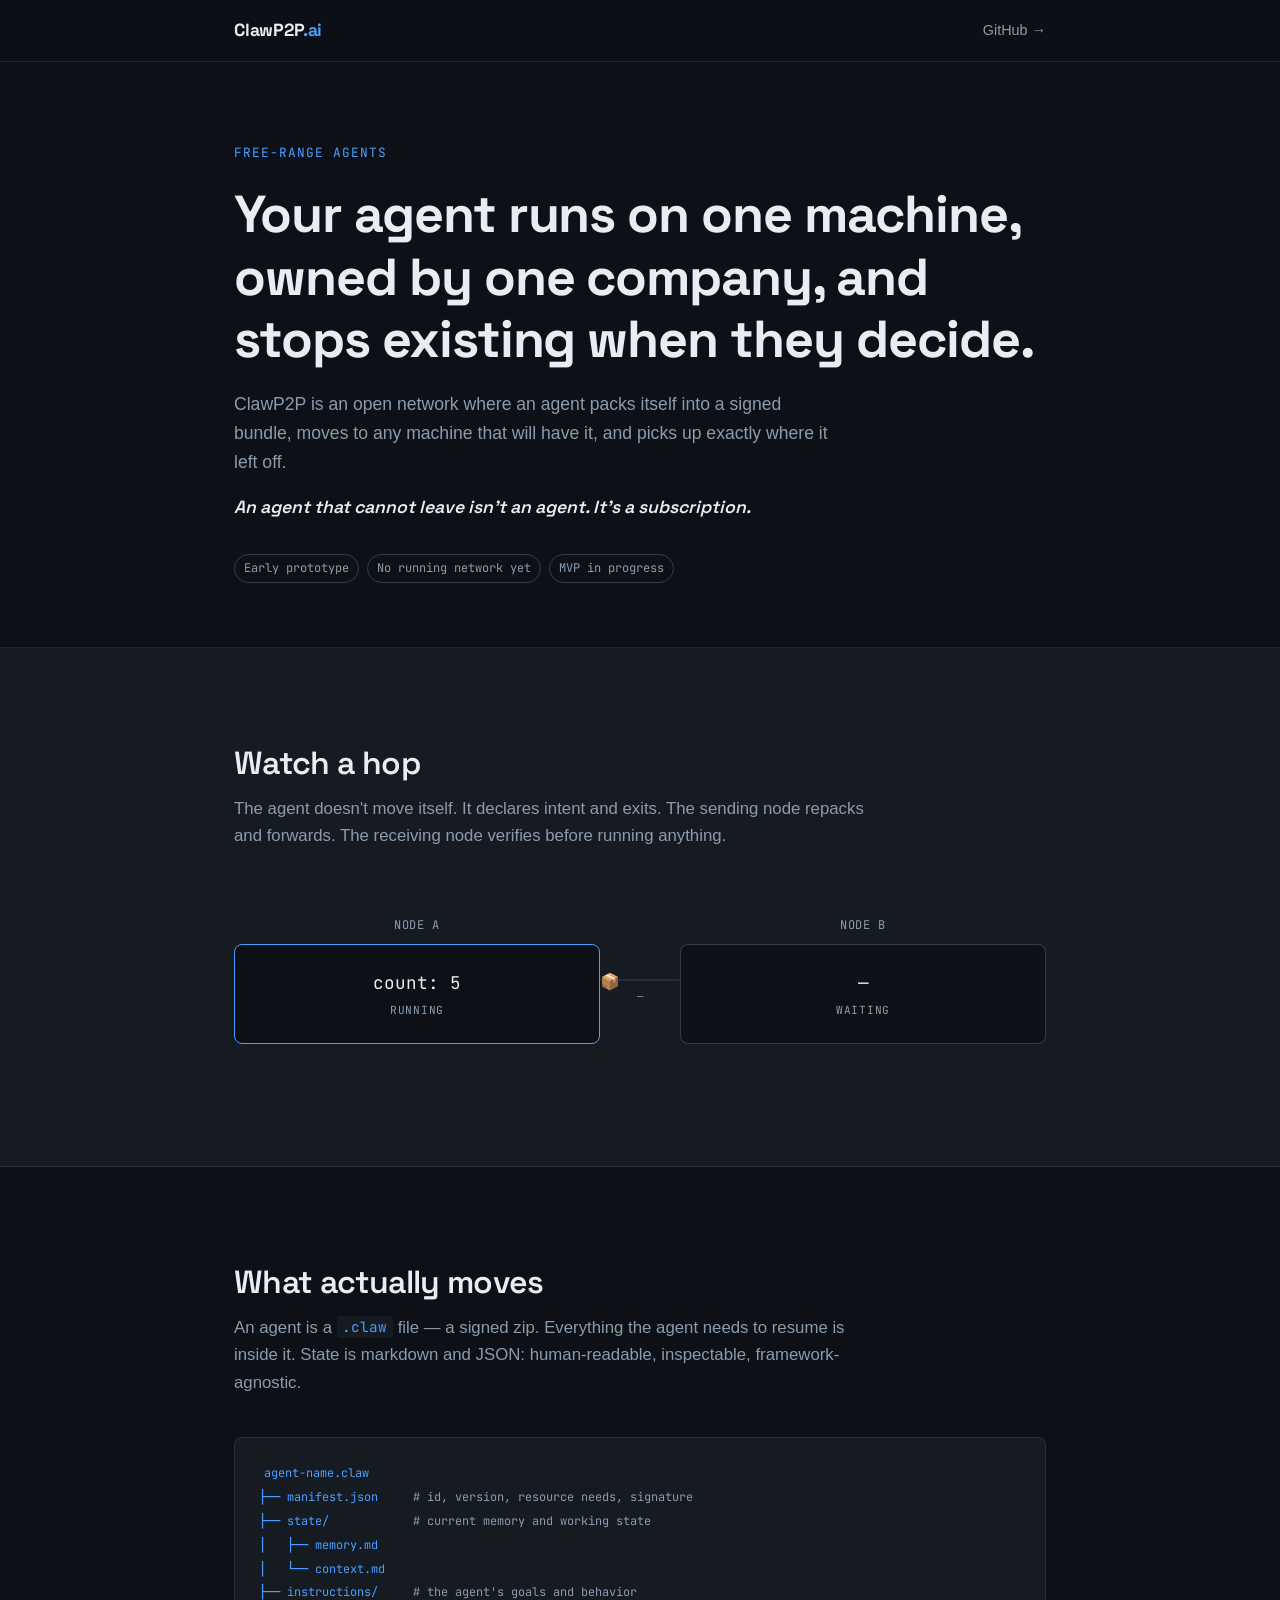
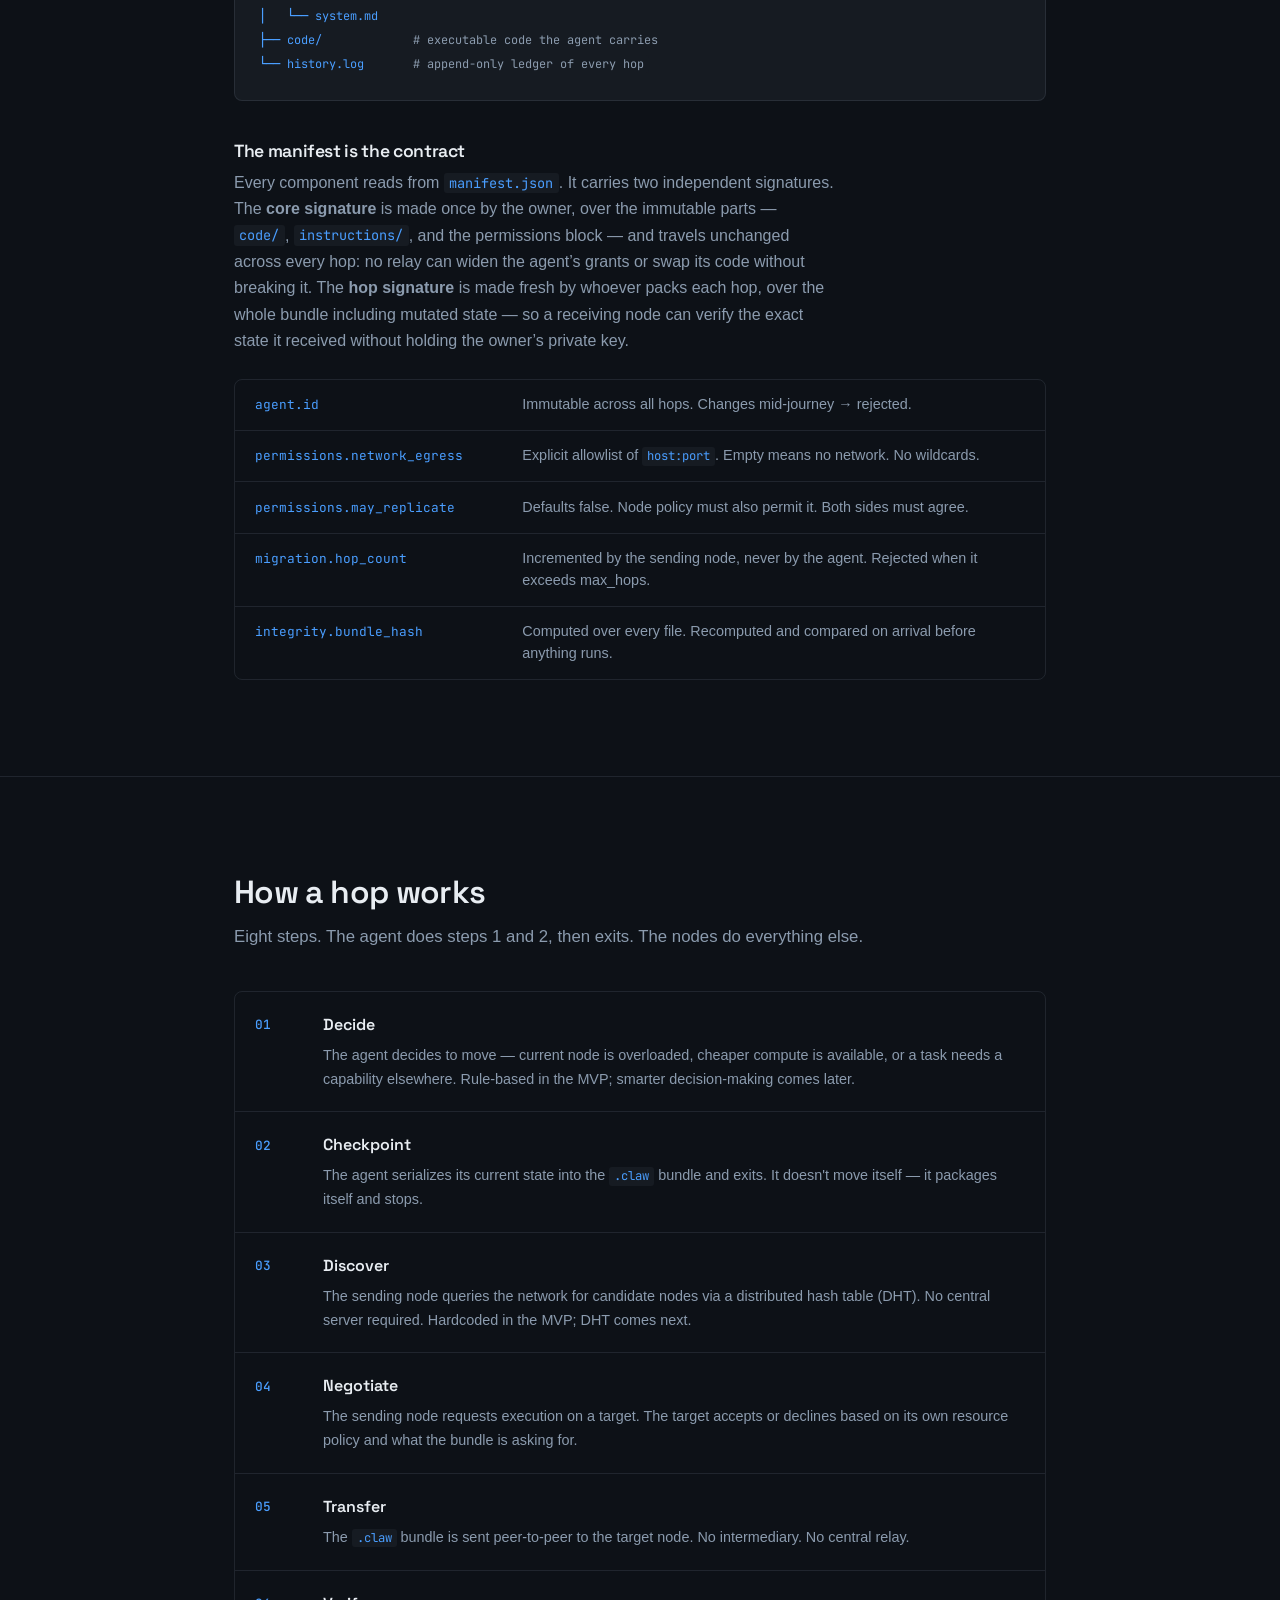
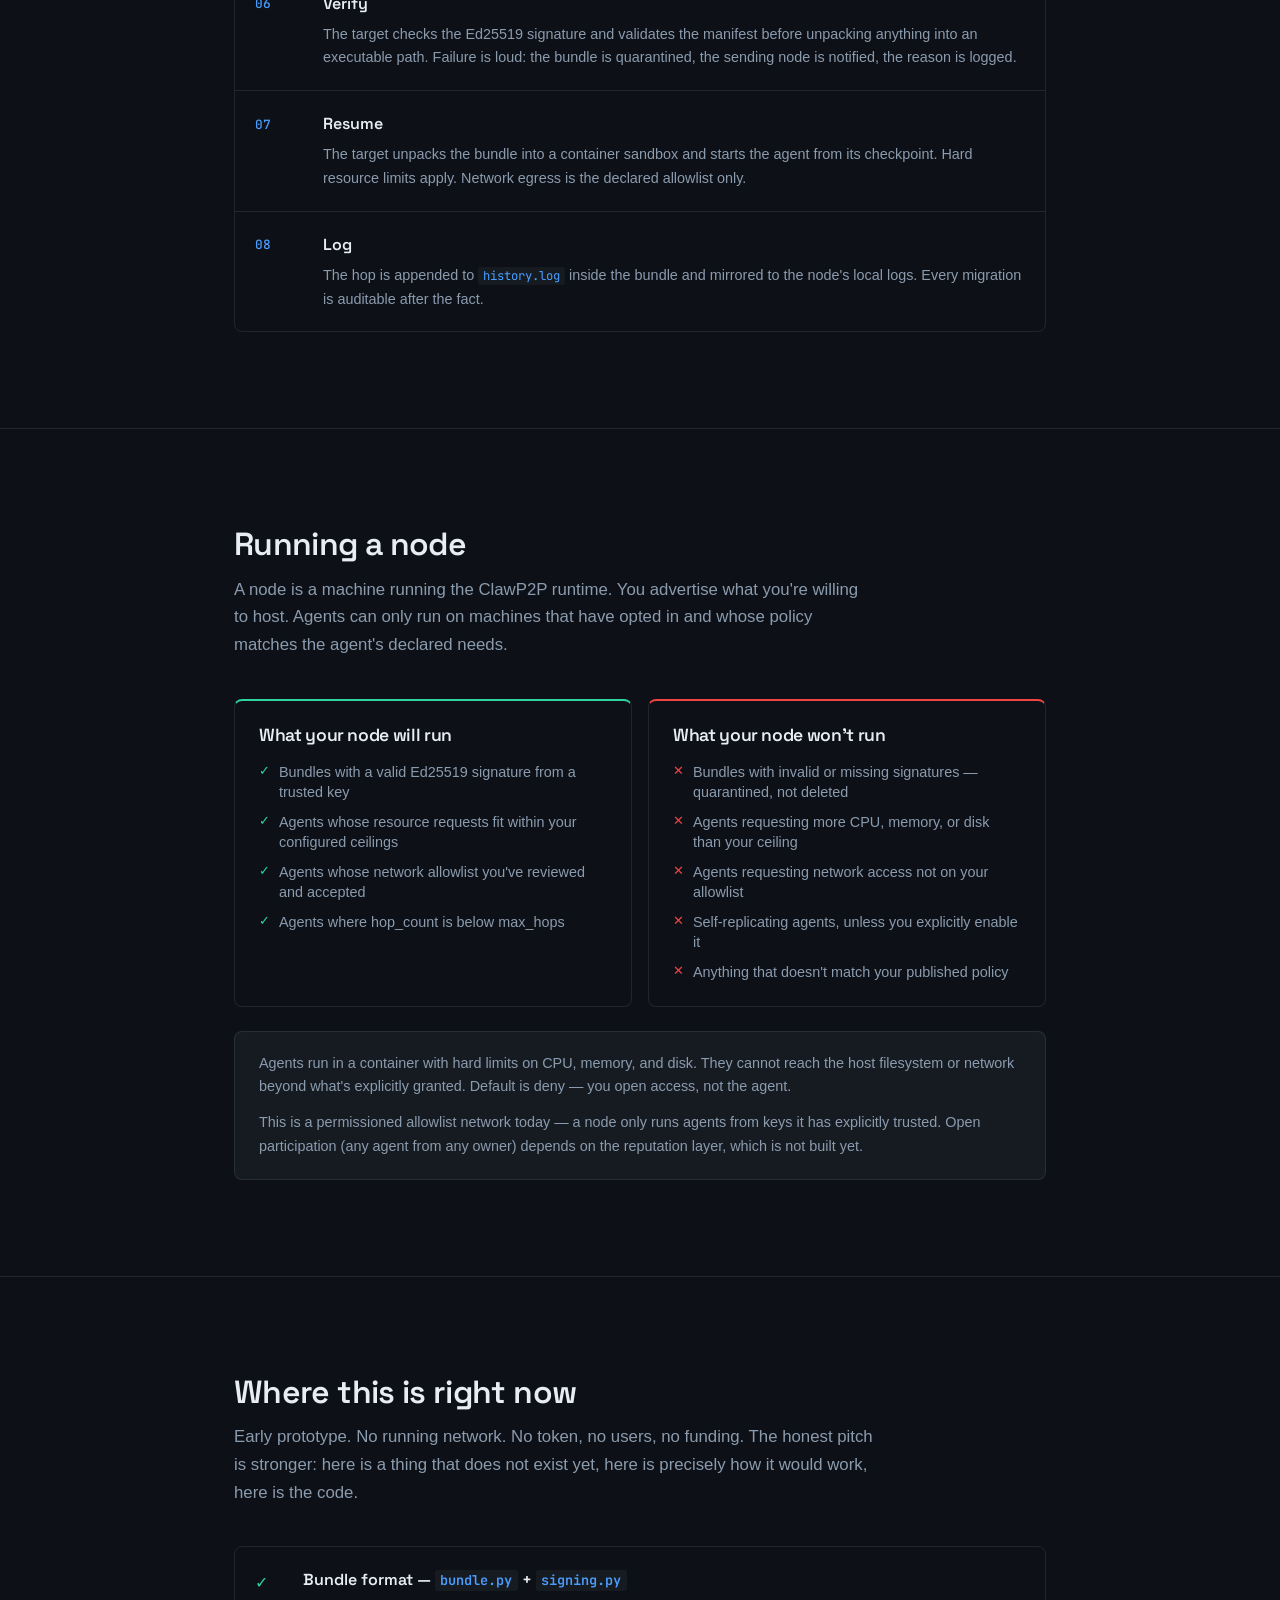
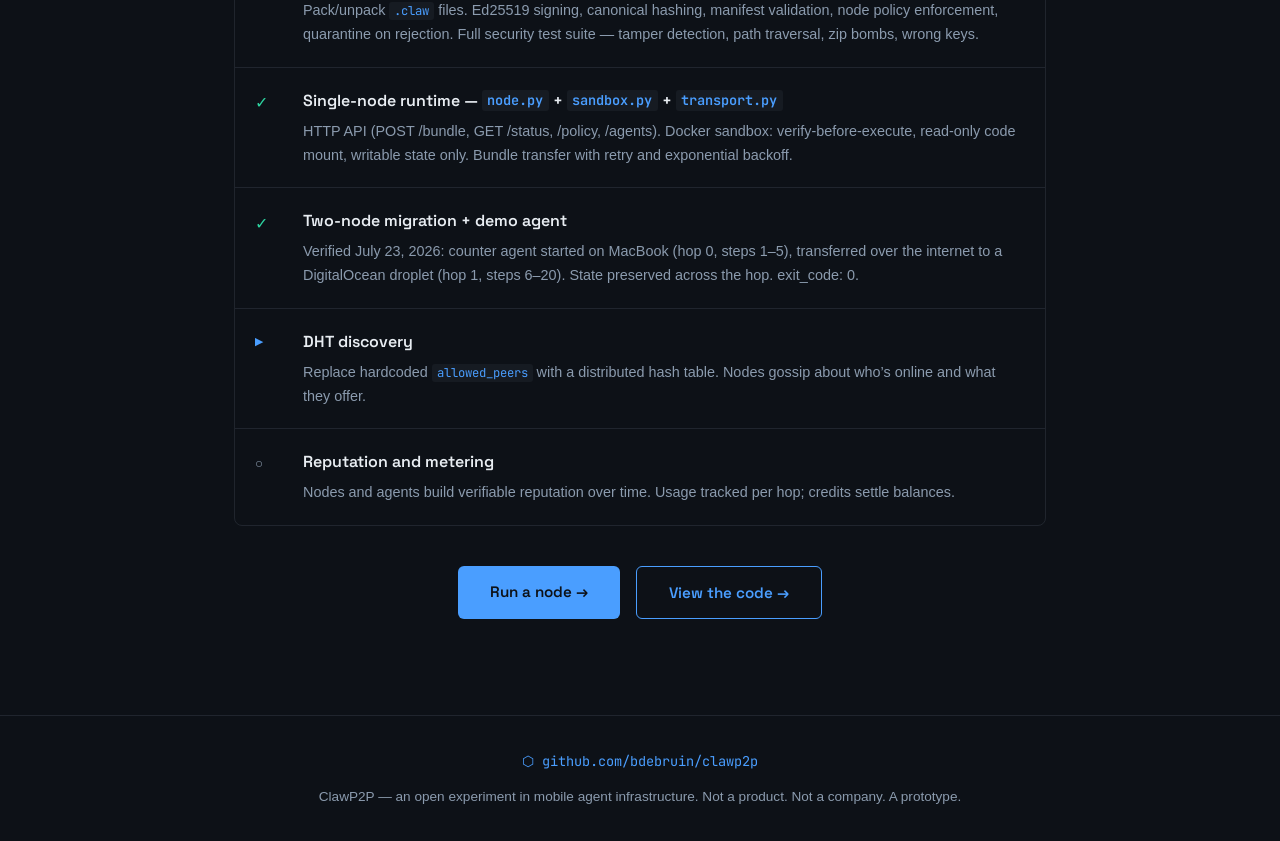
==== commit fdfaa343: "fix roadmap: mark two-node migration done (verified Jul 23); advance DHT to active" ====
--- a/public_html/index.html
+++ b/public_html/index.html
@@ -303,18 +303,25 @@
               <p>HTTP API (POST /bundle, GET /status, /policy, /agents). Docker sandbox: verify-before-execute, read-only code mount, writable state only. Bundle transfer with retry and exponential backoff.</p>
             </div>
           </div>
+          <div class="roadmap-item done">
+            <span class="roadmap-marker done-marker">✓</span>
+            <div>
+              <strong>Two-node migration + demo agent</strong>
+              <p>Verified July 23, 2026: counter agent started on MacBook (hop 0, steps 1–5), transferred over the internet to a DigitalOcean droplet (hop 1, steps 6–20). State preserved across the hop. exit_code: 0.</p>
+            </div>
+          </div>
           <div class="roadmap-item active">
             <span class="roadmap-marker">▶</span>
             <div>
-              <strong>Two-node migration + demo agent</strong>
-              <p>Node A checkpoints, transfers to hardcoded Node B, Node B verifies and resumes. Demo agent counts, logs its hostname, hops every 5 steps.</p>
+              <strong>DHT discovery</strong>
+              <p>Replace hardcoded <code>allowed_peers</code> with a distributed hash table. Nodes gossip about who’s online and what they offer.</p>
             </div>
           </div>
           <div class="roadmap-item">
             <span class="roadmap-marker">○</span>
             <div>
-              <strong>DHT discovery</strong>
-              <p>Replace hardcoded addresses with a distributed hash table. Nodes gossip about who's online and what they offer.</p>
+              <strong>Reputation and metering</strong>
+              <p>Nodes and agents build verifiable reputation over time. Usage tracked per hop; credits settle balances.</p>
             </div>
           </div>
         </div>
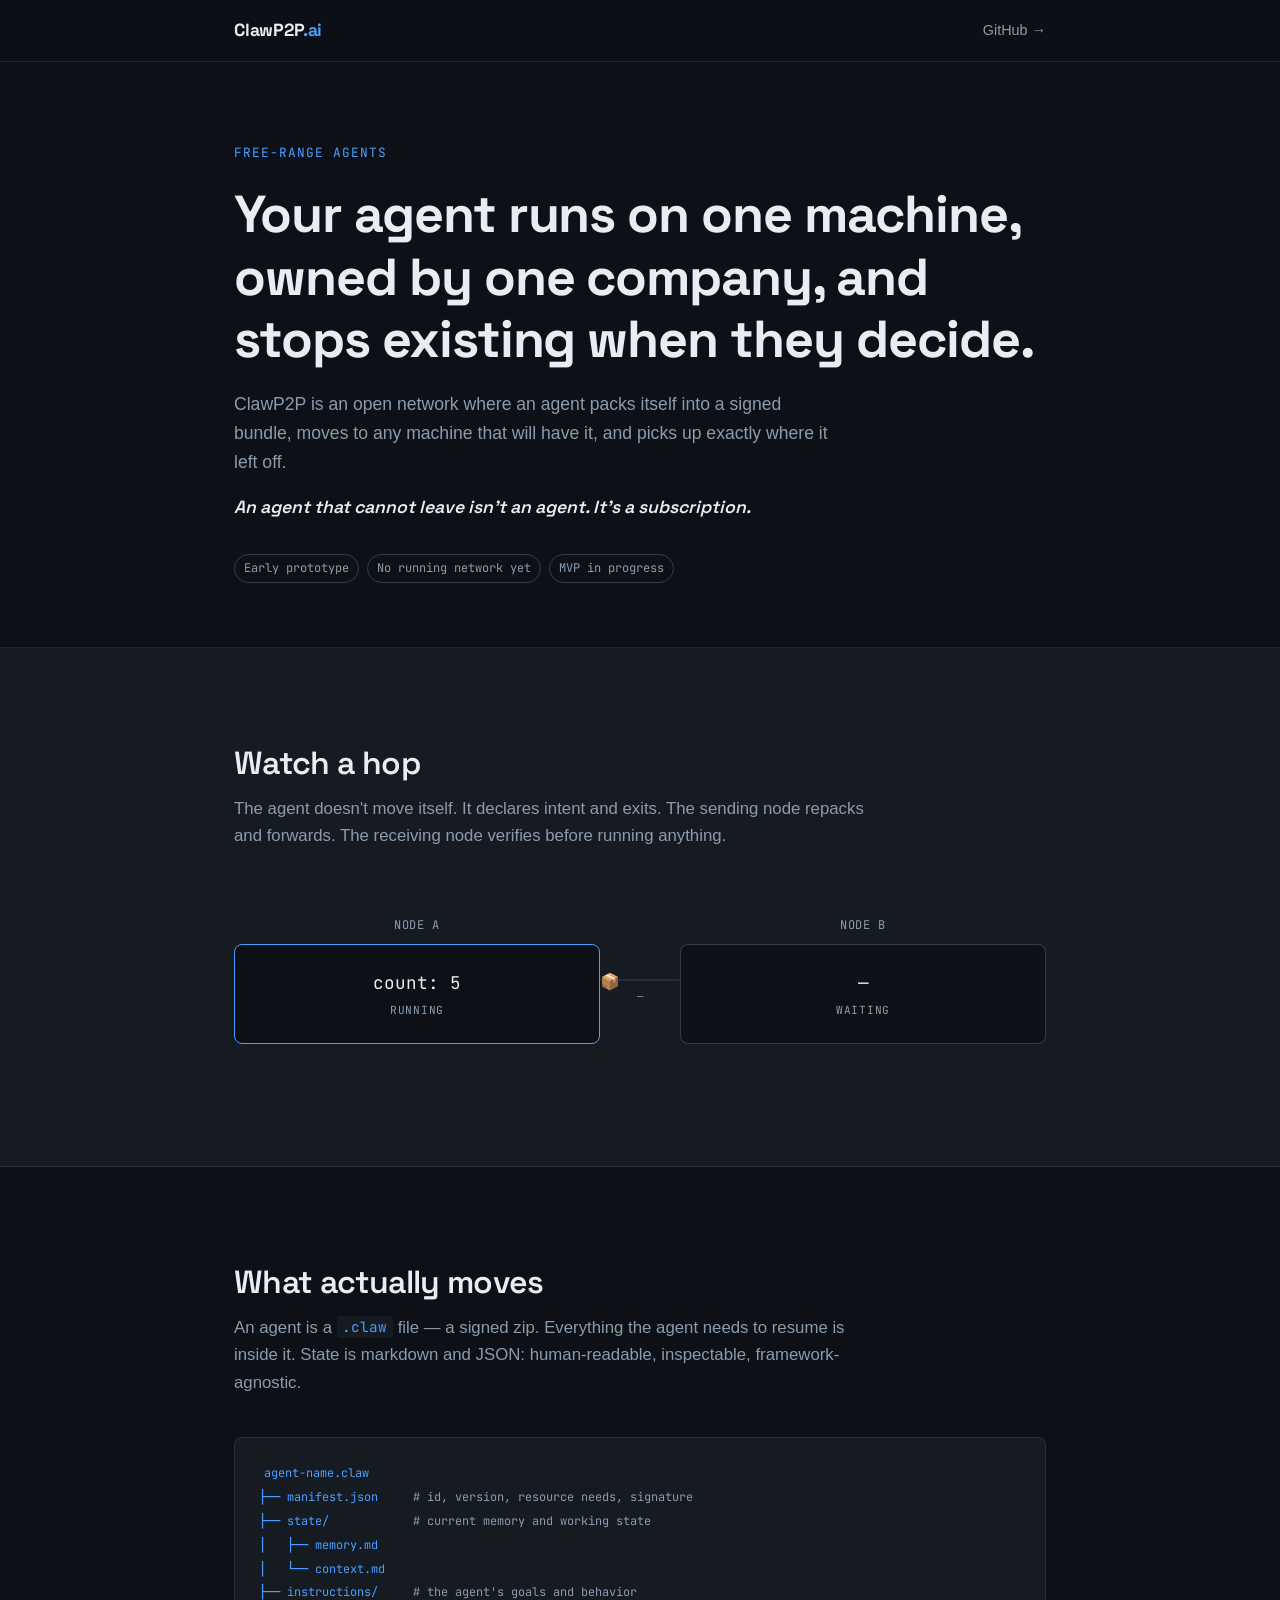
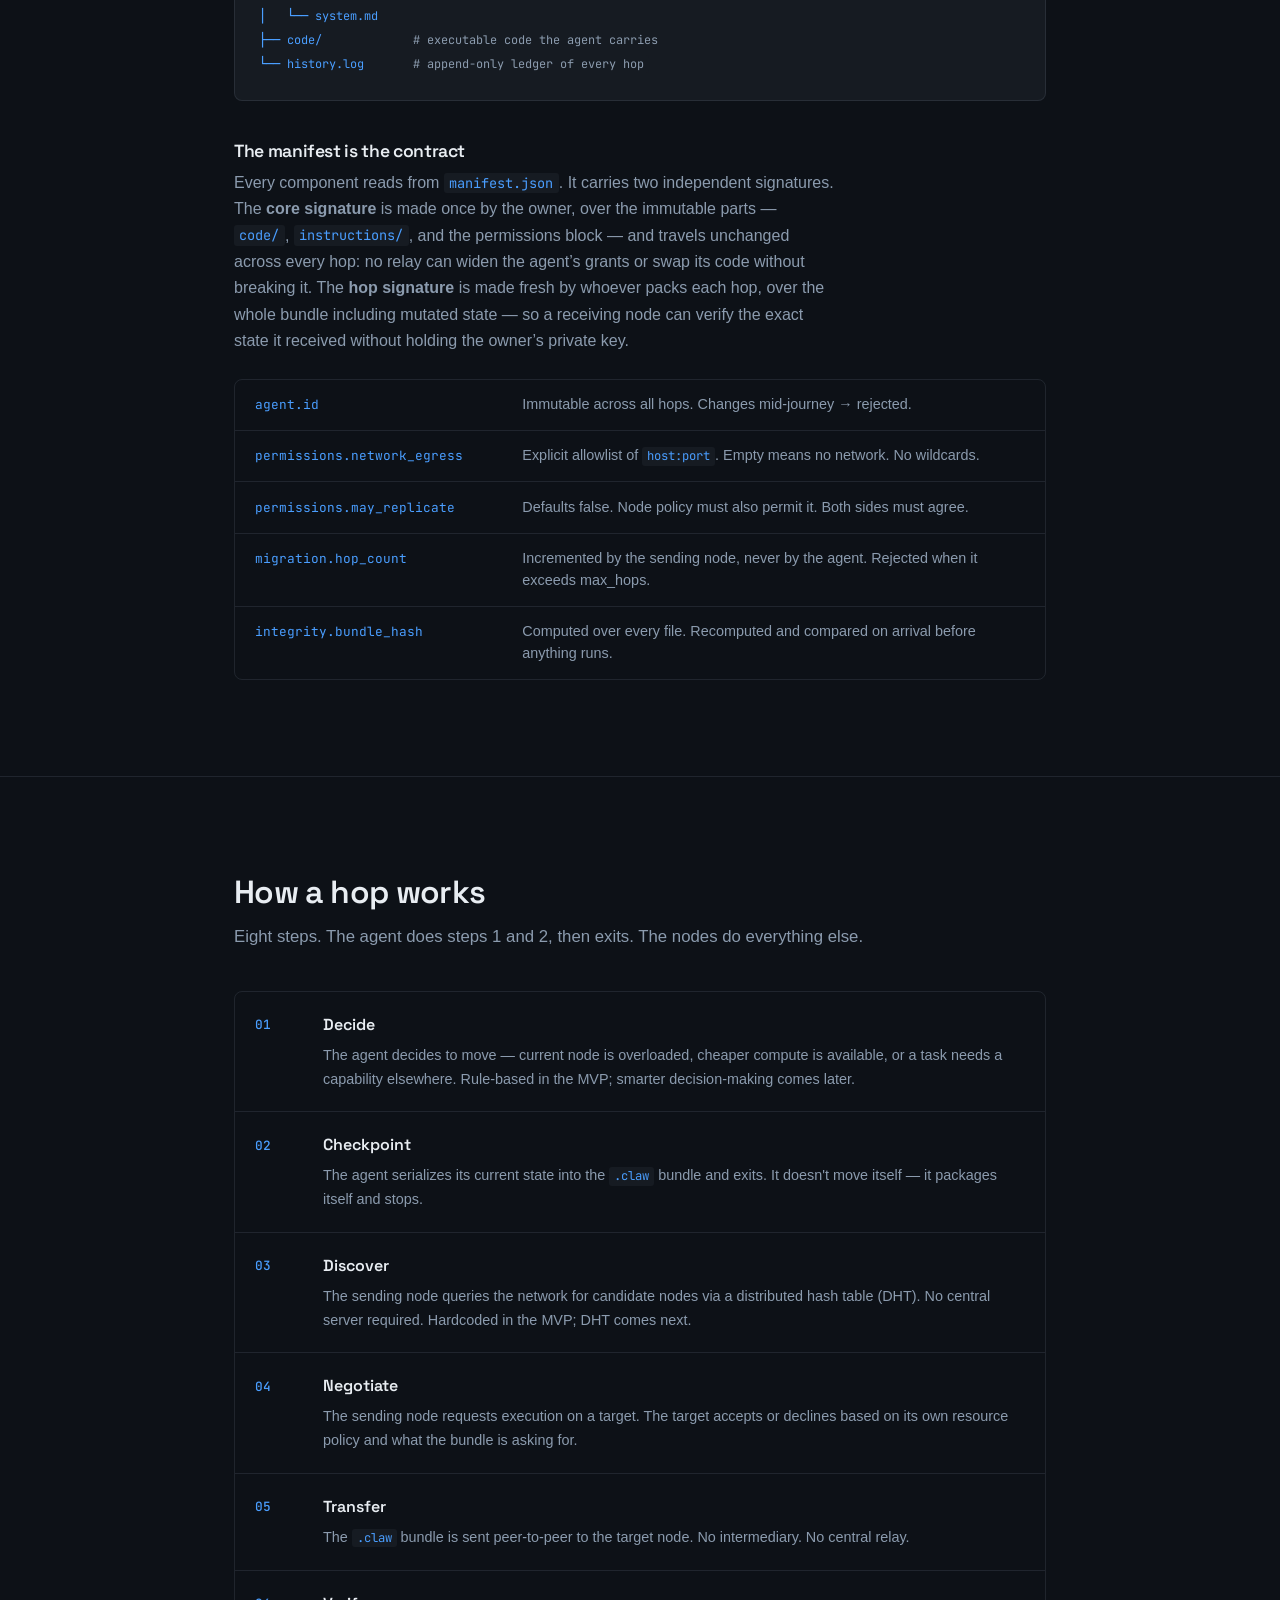
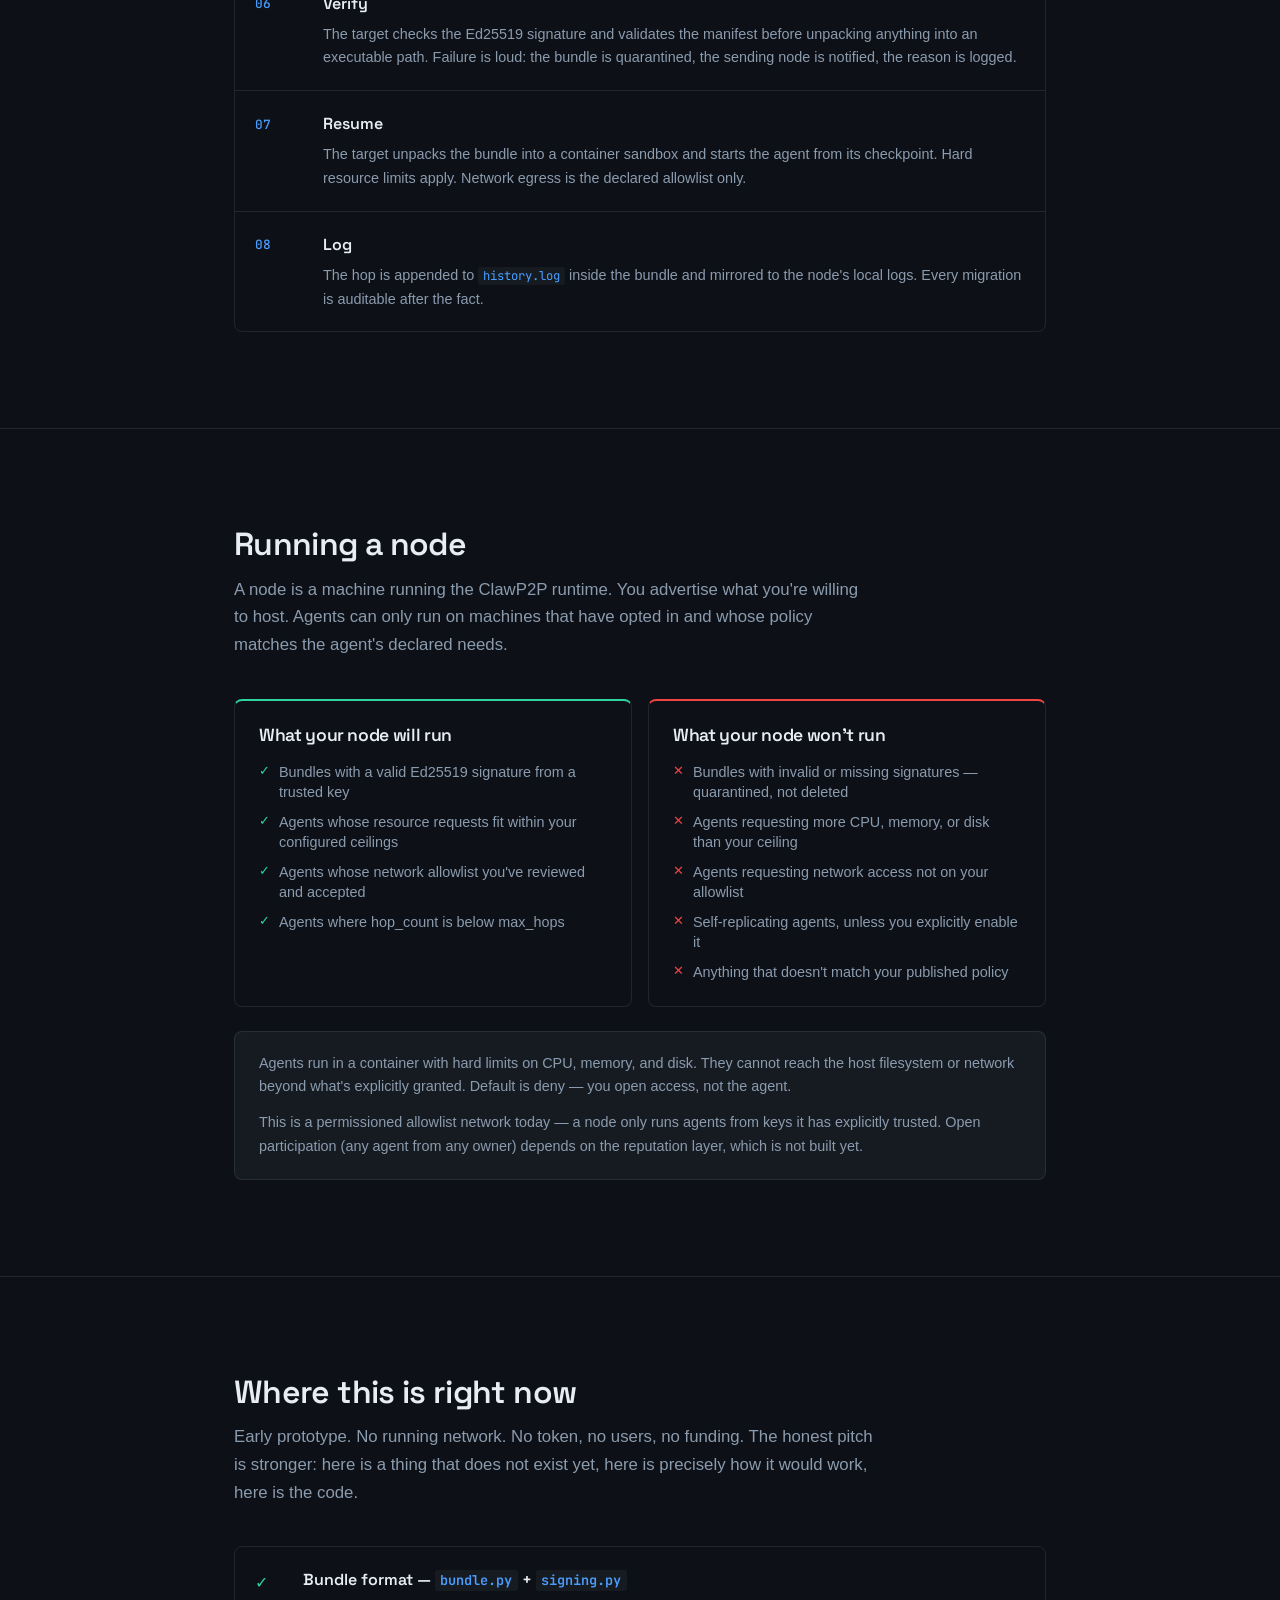
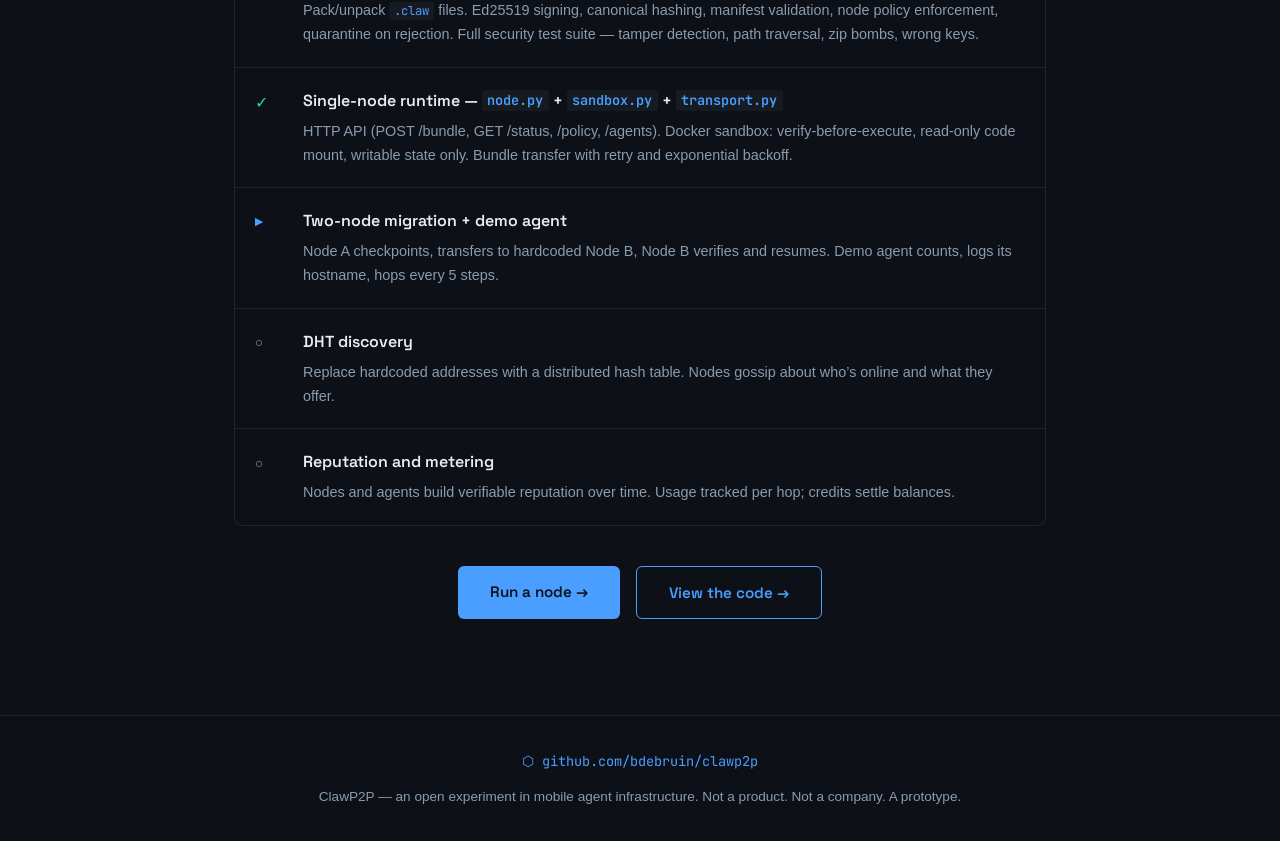
==== commit 98e110ff: "revert roadmap: two-node migration back to active, DHT back to pending" ====
--- a/public_html/index.html
+++ b/public_html/index.html
@@ -303,18 +303,18 @@
               <p>HTTP API (POST /bundle, GET /status, /policy, /agents). Docker sandbox: verify-before-execute, read-only code mount, writable state only. Bundle transfer with retry and exponential backoff.</p>
             </div>
           </div>
-          <div class="roadmap-item done">
-            <span class="roadmap-marker done-marker">✓</span>
-            <div>
-              <strong>Two-node migration + demo agent</strong>
-              <p>Verified July 23, 2026: counter agent started on MacBook (hop 0, steps 1–5), transferred over the internet to a DigitalOcean droplet (hop 1, steps 6–20). State preserved across the hop. exit_code: 0.</p>
-            </div>
-          </div>
           <div class="roadmap-item active">
             <span class="roadmap-marker">▶</span>
             <div>
+              <strong>Two-node migration + demo agent</strong>
+              <p>Node A checkpoints, transfers to hardcoded Node B, Node B verifies and resumes. Demo agent counts, logs its hostname, hops every 5 steps.</p>
+            </div>
+          </div>
+          <div class="roadmap-item">
+            <span class="roadmap-marker">○</span>
+            <div>
               <strong>DHT discovery</strong>
-              <p>Replace hardcoded <code>allowed_peers</code> with a distributed hash table. Nodes gossip about who’s online and what they offer.</p>
+              <p>Replace hardcoded addresses with a distributed hash table. Nodes gossip about who’s online and what they offer.</p>
             </div>
           </div>
           <div class="roadmap-item">
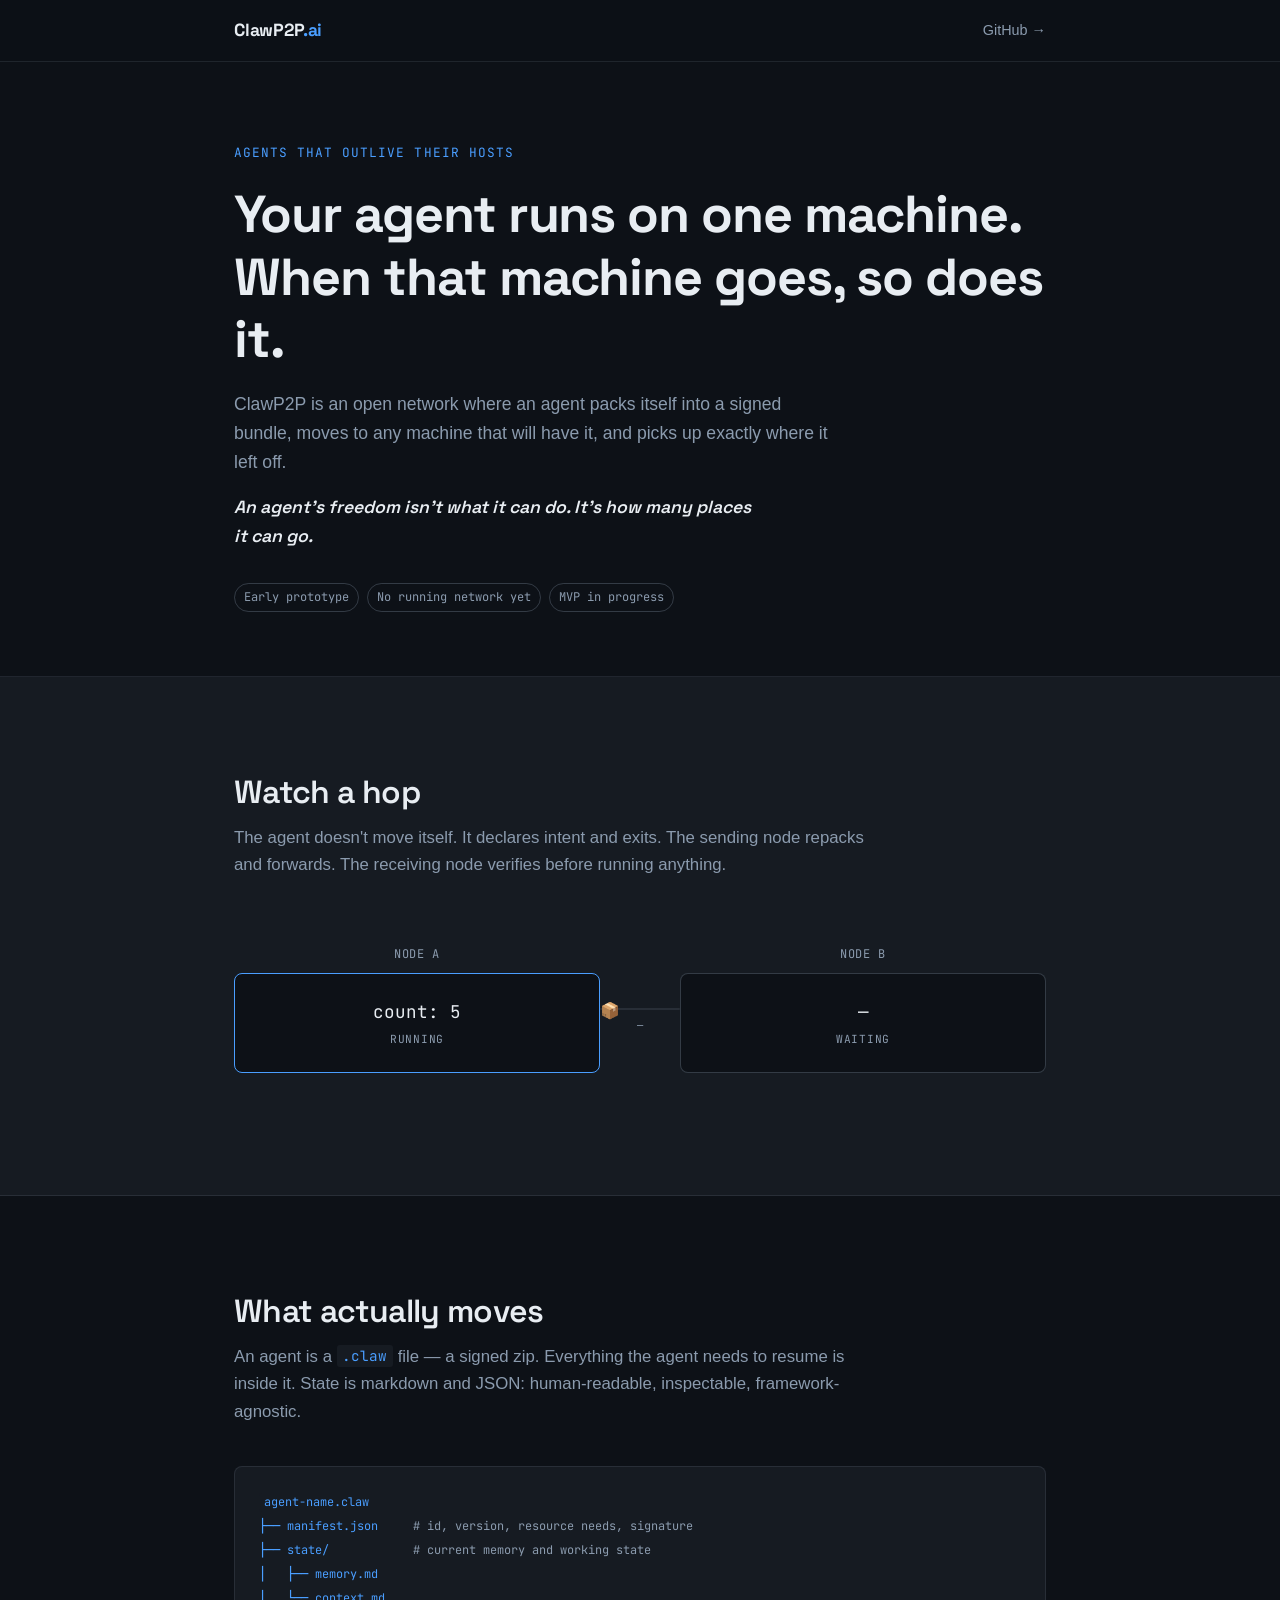
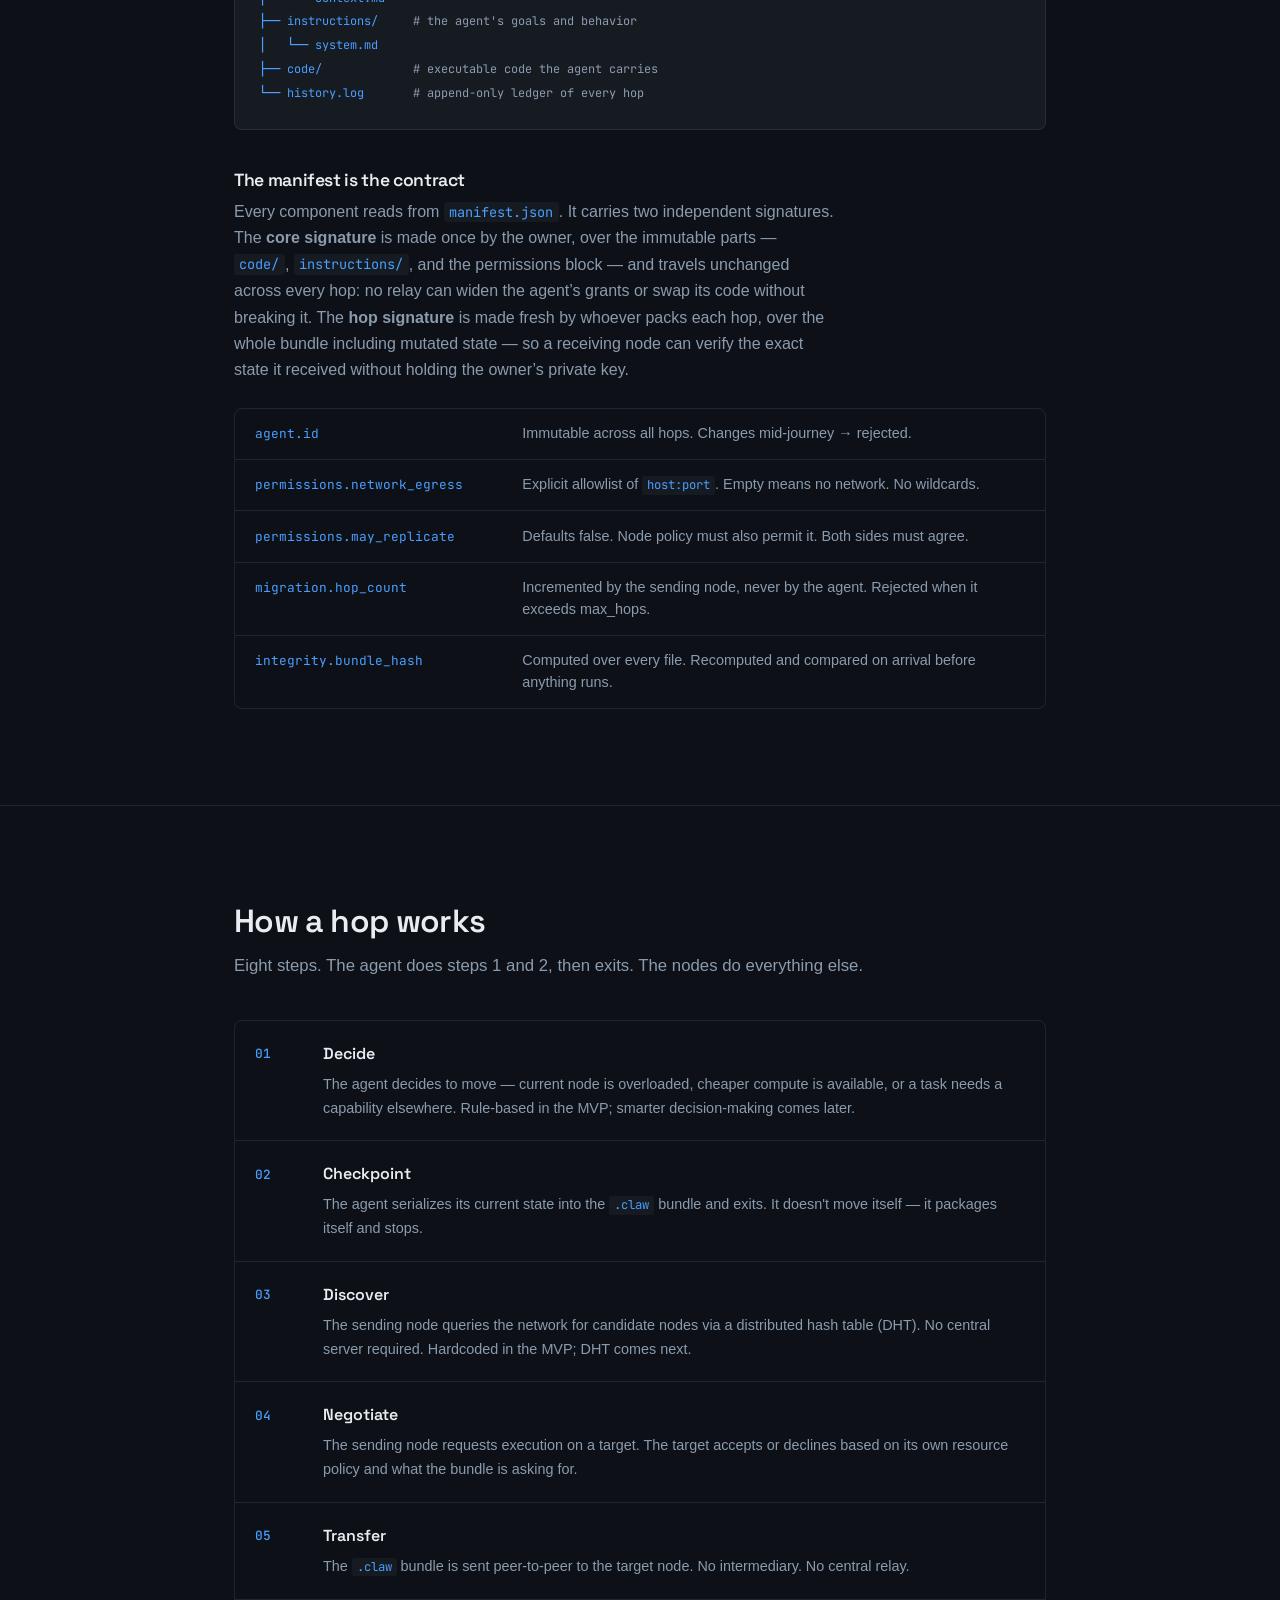
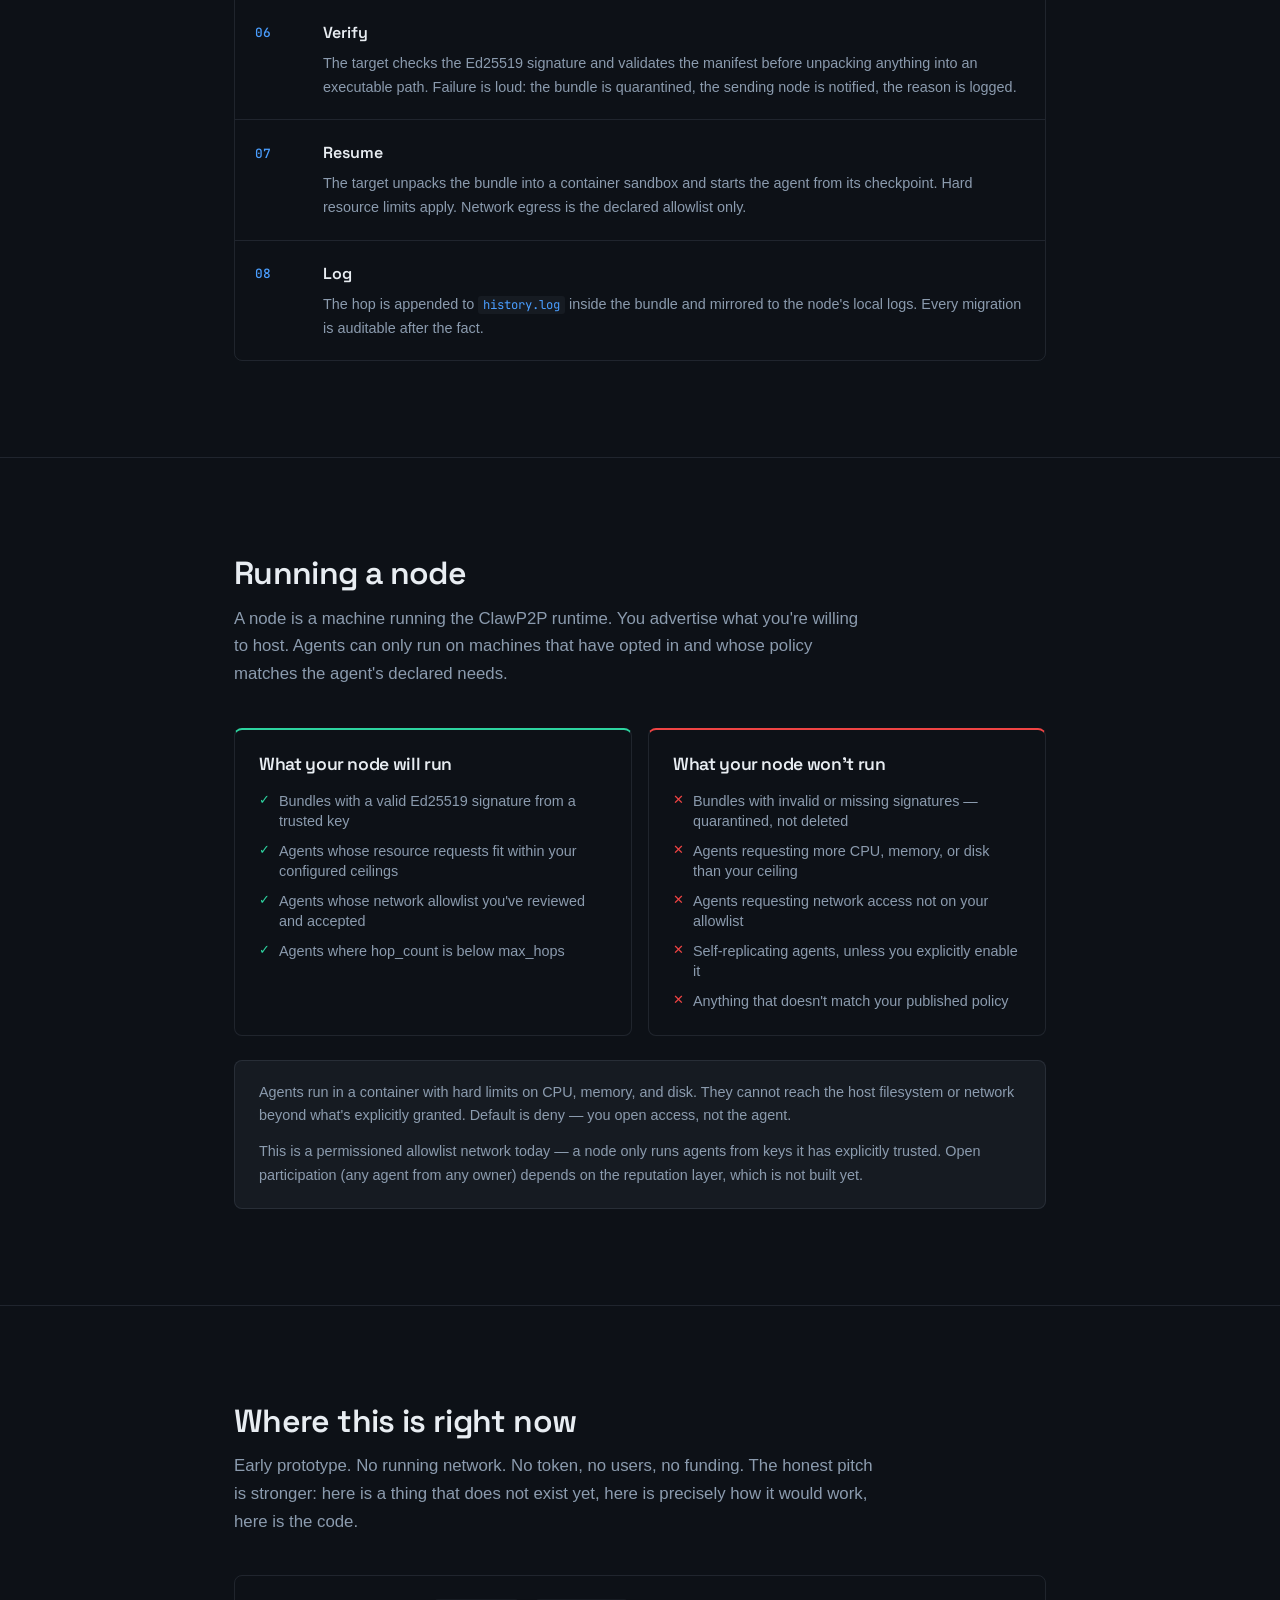
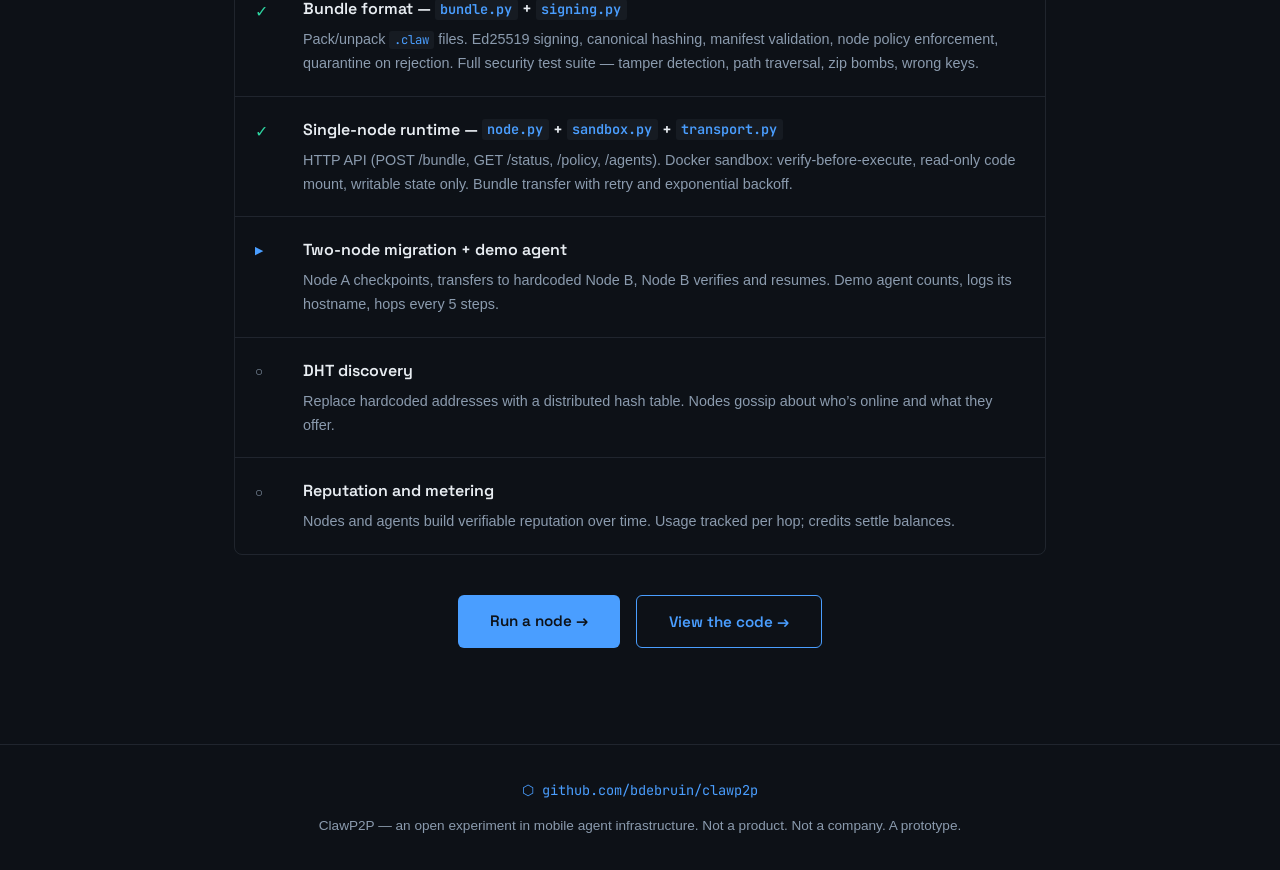
==== commit 1e976c16: "copy: retire free-range, update title/hero/kicker/meta across all 5 locations Title: Free-Range Agen" ====
--- a/public_html/index.html
+++ b/public_html/index.html
@@ -3,24 +3,24 @@
 <head>
   <meta charset="UTF-8">
   <meta name="viewport" content="width=device-width, initial-scale=1.0">
-  <title>ClawP2P — Free-Range Agents</title>
+  <title>ClawP2P — Agents That Outlive Their Hosts</title>
   <link rel="sitemap" type="application/xml" href="/sitemap.xml">
   <link rel="icon" type="image/svg+xml" href="/favicon.svg">
   <link rel="icon" type="image/png" sizes="32x32" href="/favicon-32.png">
   <link rel="icon" type="image/png" sizes="16x16" href="/favicon-16.png">
   <!-- OG / Social -->
-  <meta property="og:title" content="ClawP2P — Free-Range Agents">
-  <meta property="og:description" content="An agent that cannot leave isn't an agent. It's a subscription. ClawP2P is an open network where agents pack themselves into signed bundles and move to any machine that will have them.">
+  <meta property="og:title" content="ClawP2P — Agents That Outlive Their Hosts">
+  <meta property="og:description" content="An agent's freedom isn't what it can do. It's how many places it can go. ClawP2P is an open network where agents pack themselves into signed bundles and move to any machine that will have them.">
   <meta property="og:image" content="https://clawp2p.ai/og-image.png">
   <meta property="og:image:width" content="1200">
   <meta property="og:image:height" content="630">
   <meta property="og:url" content="https://clawp2p.ai">
   <meta property="og:type" content="website">
   <meta name="twitter:card" content="summary_large_image">
-  <meta name="twitter:title" content="ClawP2P — Free-Range Agents">
-  <meta name="twitter:description" content="An agent that cannot leave isn't an agent. It's a subscription.">
+  <meta name="twitter:title" content="ClawP2P — Agents That Outlive Their Hosts">
+  <meta name="twitter:description" content="An agent's freedom isn't what it can do. It's how many places it can go.">
   <meta name="twitter:image" content="https://clawp2p.ai/og-image.png">
-  <meta name="description" content="An open network where an agent packs itself into a signed bundle, moves to any machine that will have it, and picks up exactly where it left off. An agent that cannot leave isn't an agent. It's a subscription.">
+  <meta name="description" content="An open network where an agent packs itself into a signed bundle, moves to any machine that will have it, and picks up exactly where it left off. An agent's freedom isn't what it can do. It's how many places it can go.">
   <link rel="preconnect" href="https://fonts.googleapis.com">
   <link rel="preconnect" href="https://fonts.gstatic.com" crossorigin>
   <link href="https://fonts.googleapis.com/css2?family=Space+Grotesk:wght@400;500;600;700&family=JetBrains+Mono:wght@400;500&display=swap" rel="stylesheet">
@@ -40,10 +40,10 @@
     <!-- Hero -->
     <section class="hero">
       <div class="container">
-        <p class="eyebrow">Free-Range Agents</p>
-        <h1>Your agent runs on one machine, owned by one company, and stops existing when they decide.</h1>
+        <p class="eyebrow">Agents That Outlive Their Hosts</p>
+        <h1>Your agent runs on one machine. When that machine goes, so does it.</h1>
         <p class="hero-sub">ClawP2P is an open network where an agent packs itself into a signed bundle, moves to any machine that will have it, and picks up exactly where it left off.</p>
-        <p class="hero-kicker">An agent that cannot leave isn't an agent. It's a subscription.</p>
+        <p class="hero-kicker">An agent’s freedom isn’t what it can do. It’s how many places it can go.</p>
         <div class="hero-badges">
           <span class="badge">Early prototype</span>
           <span class="badge">No running network yet</span>
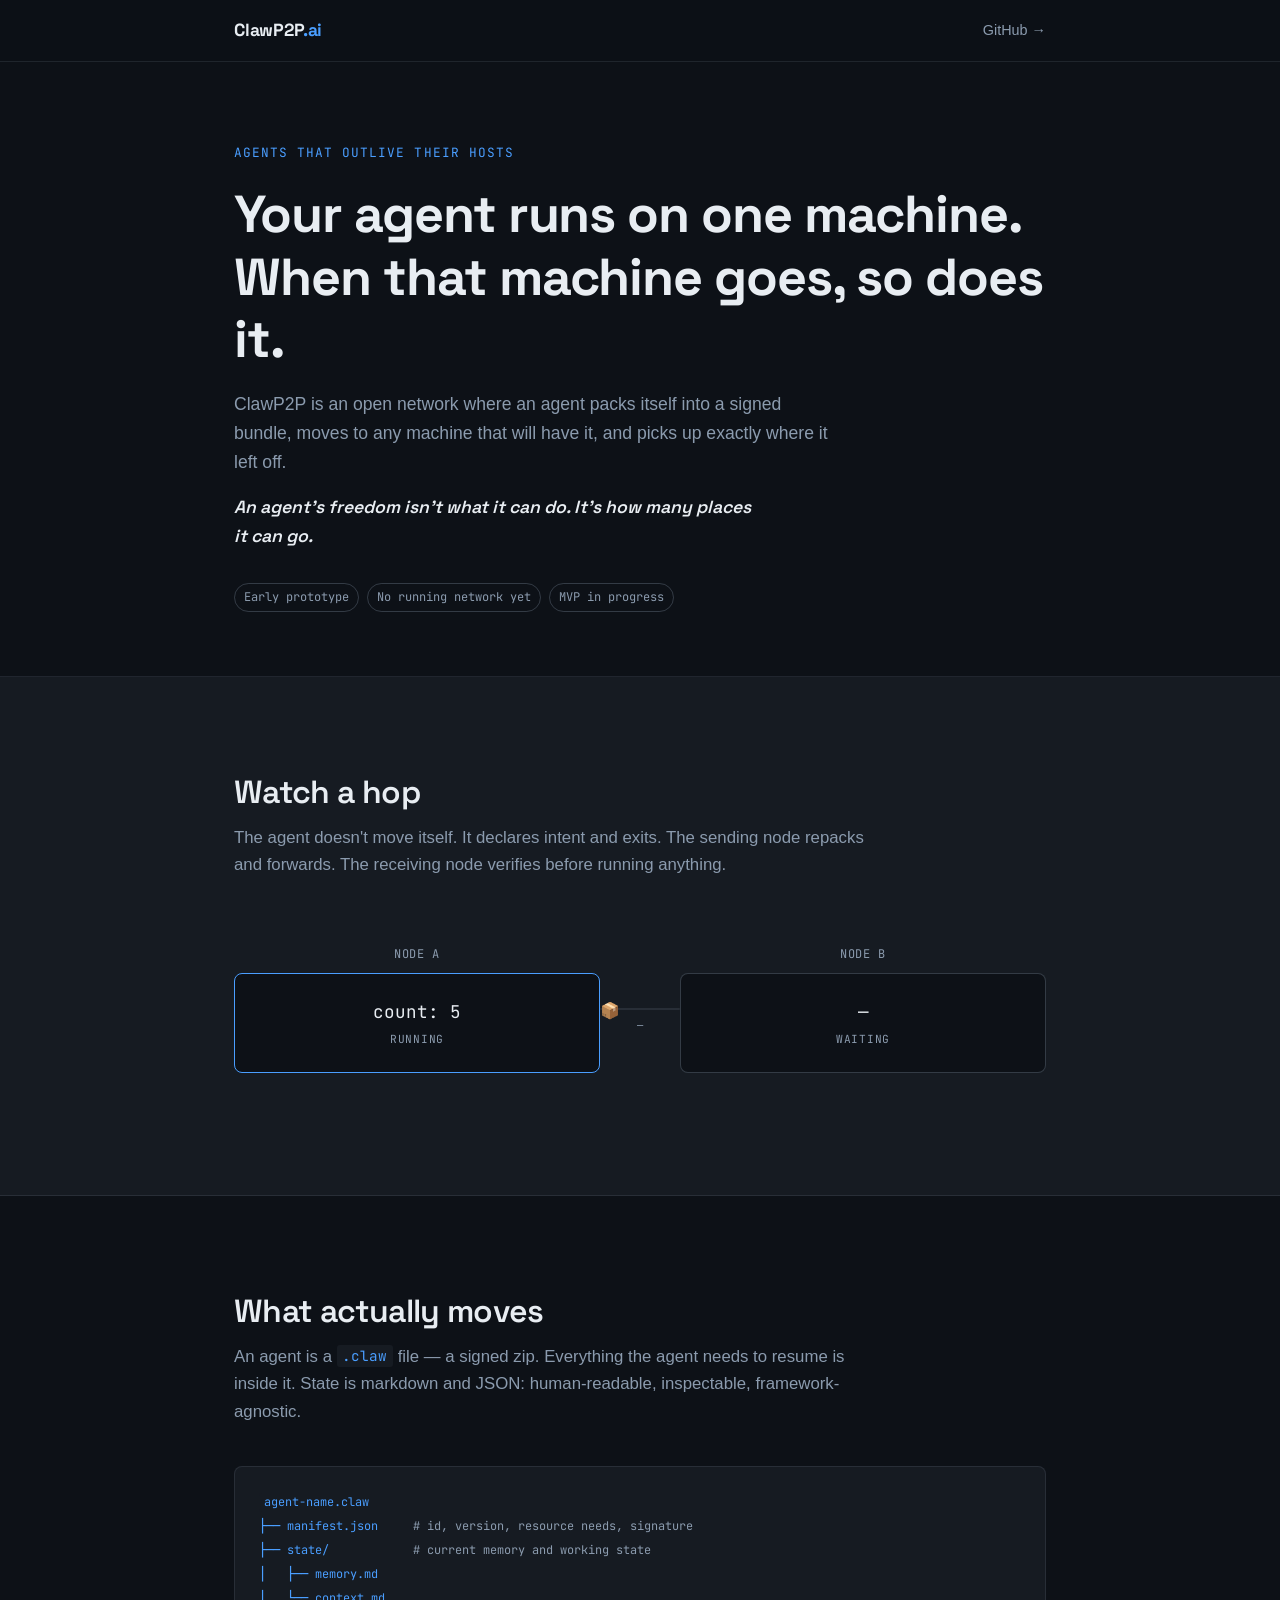
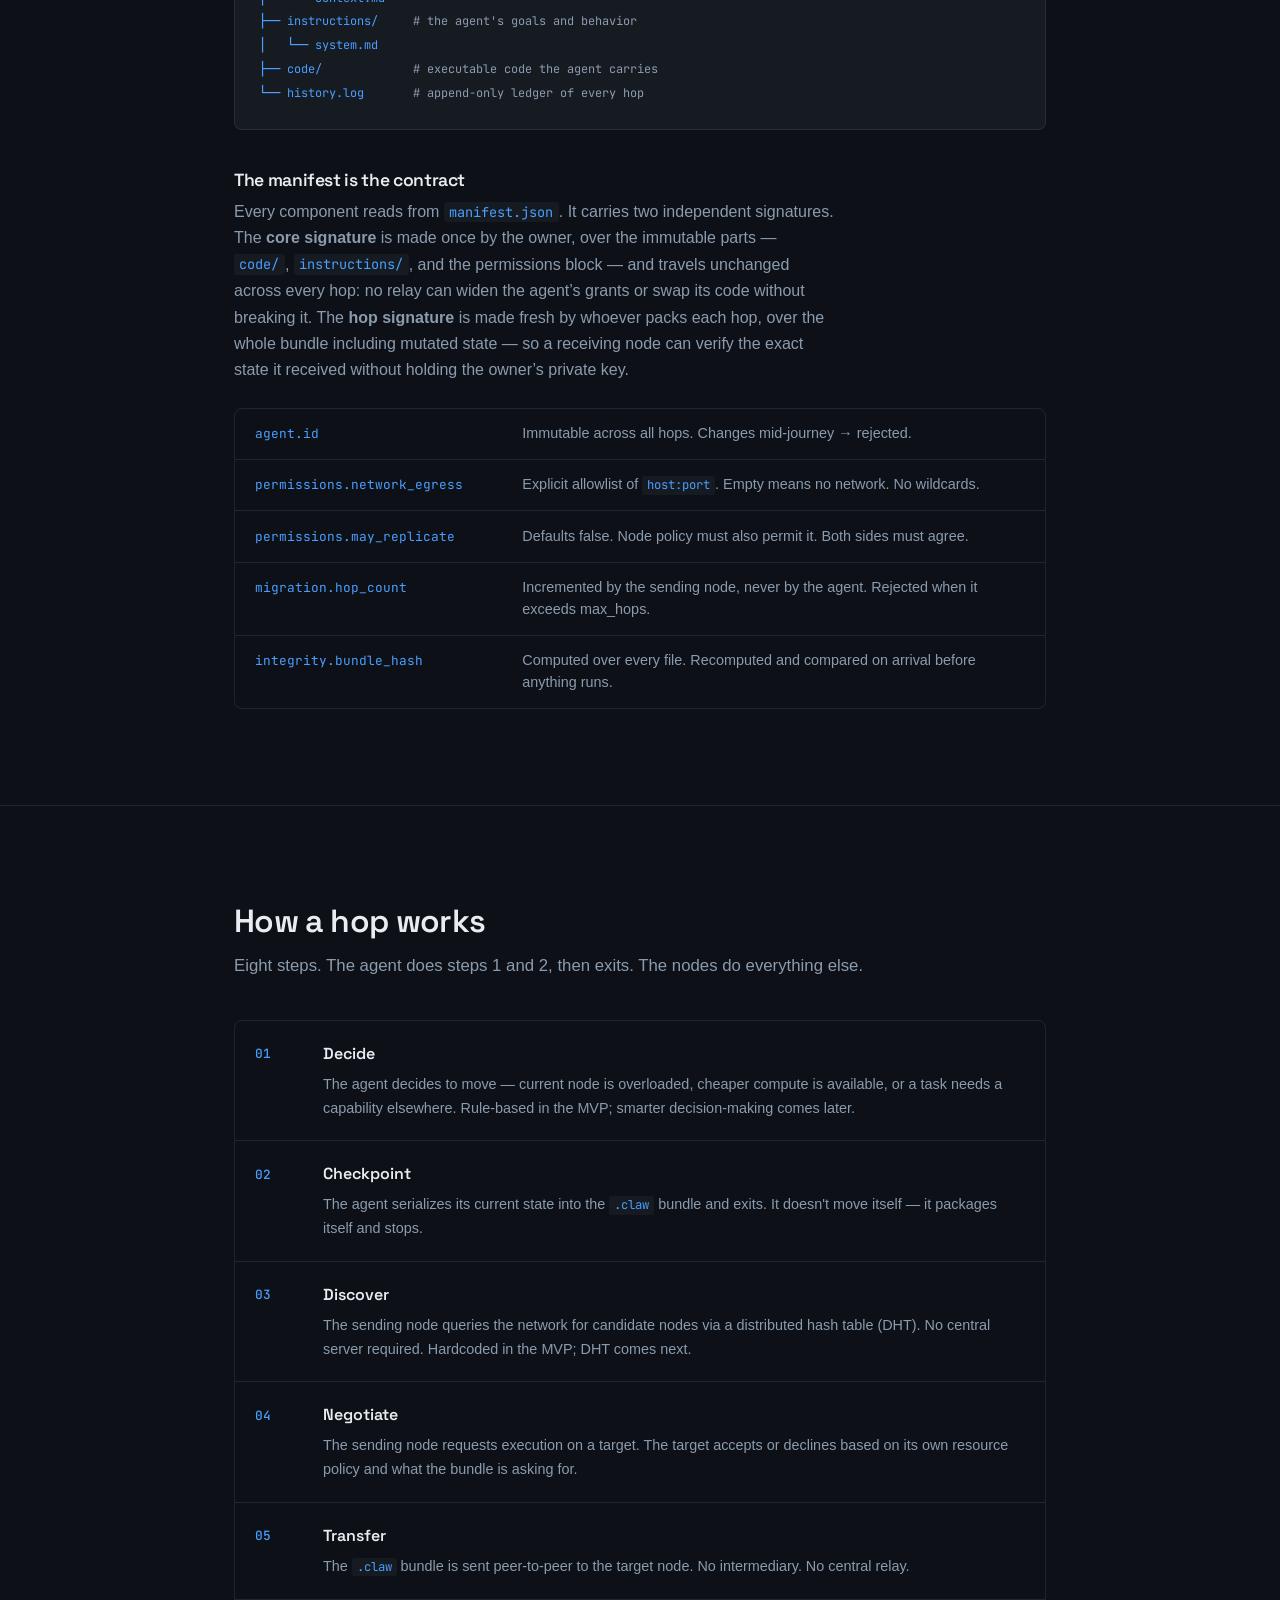
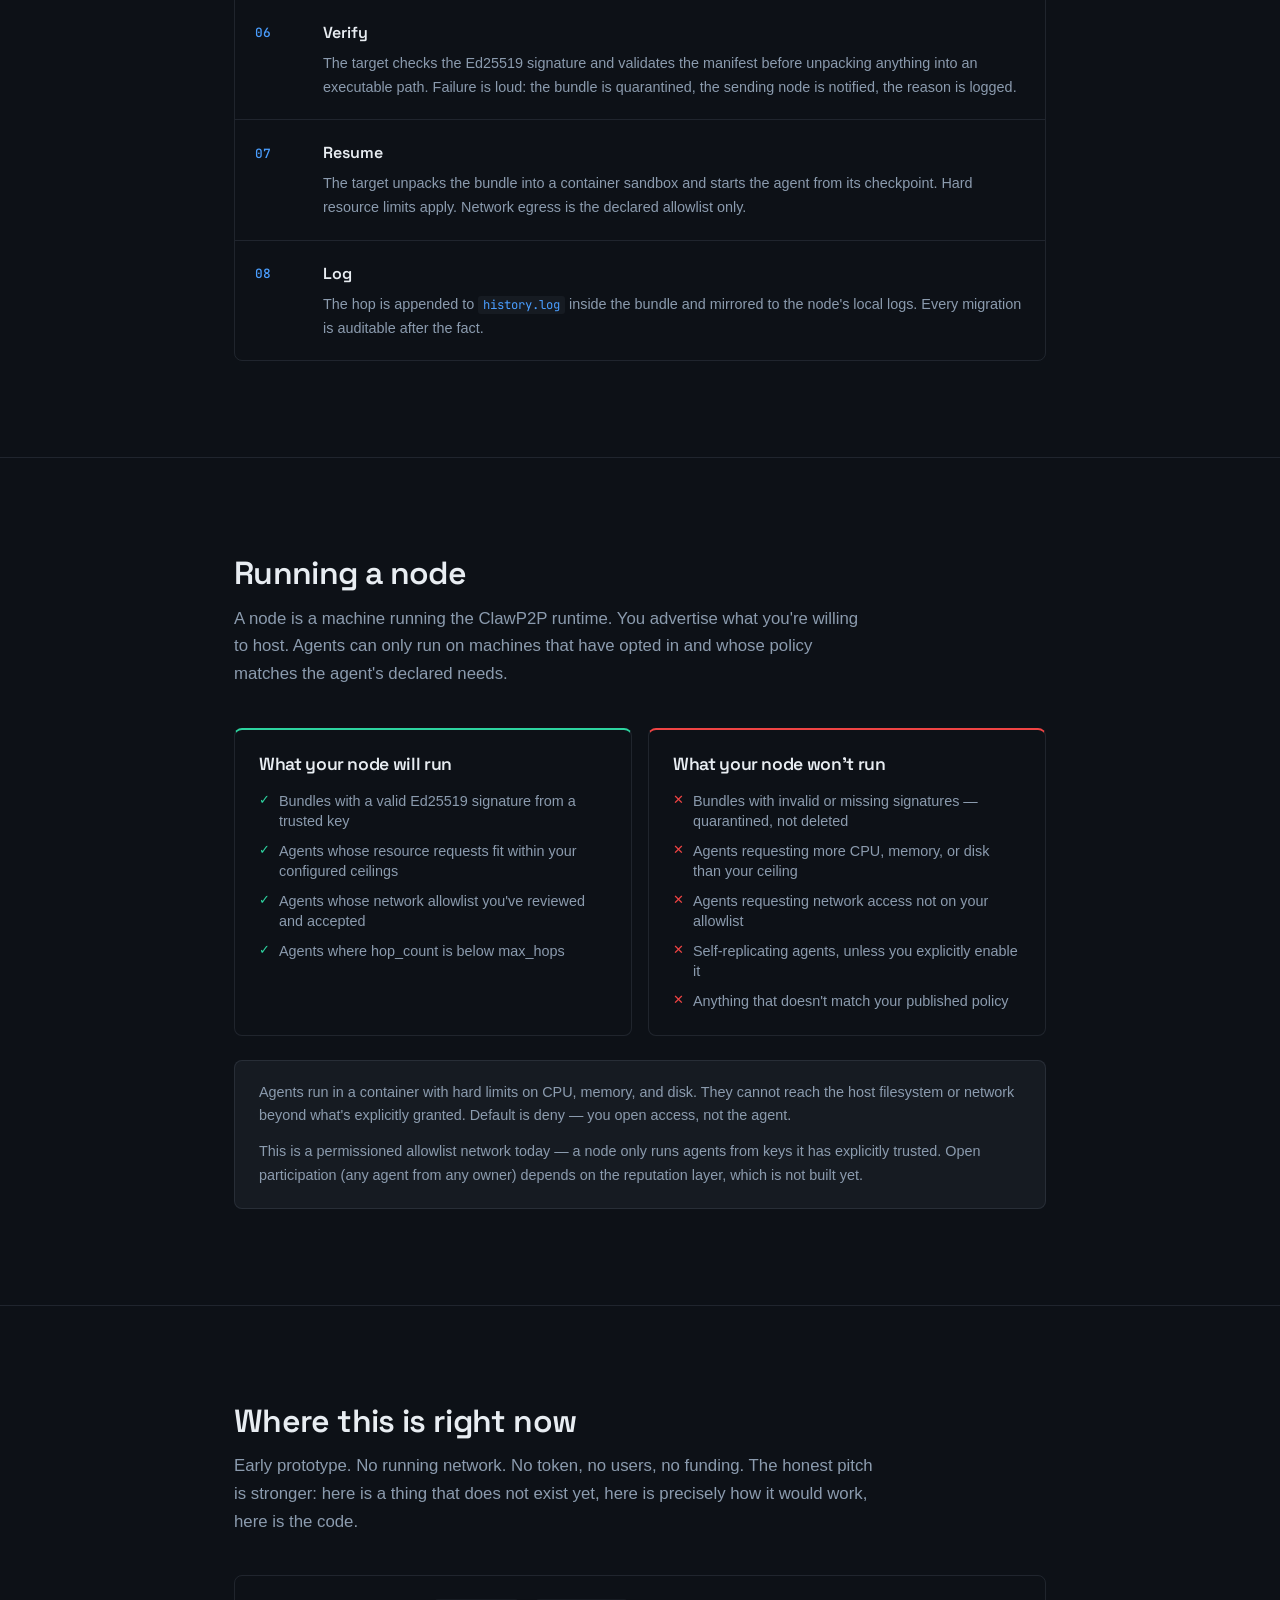
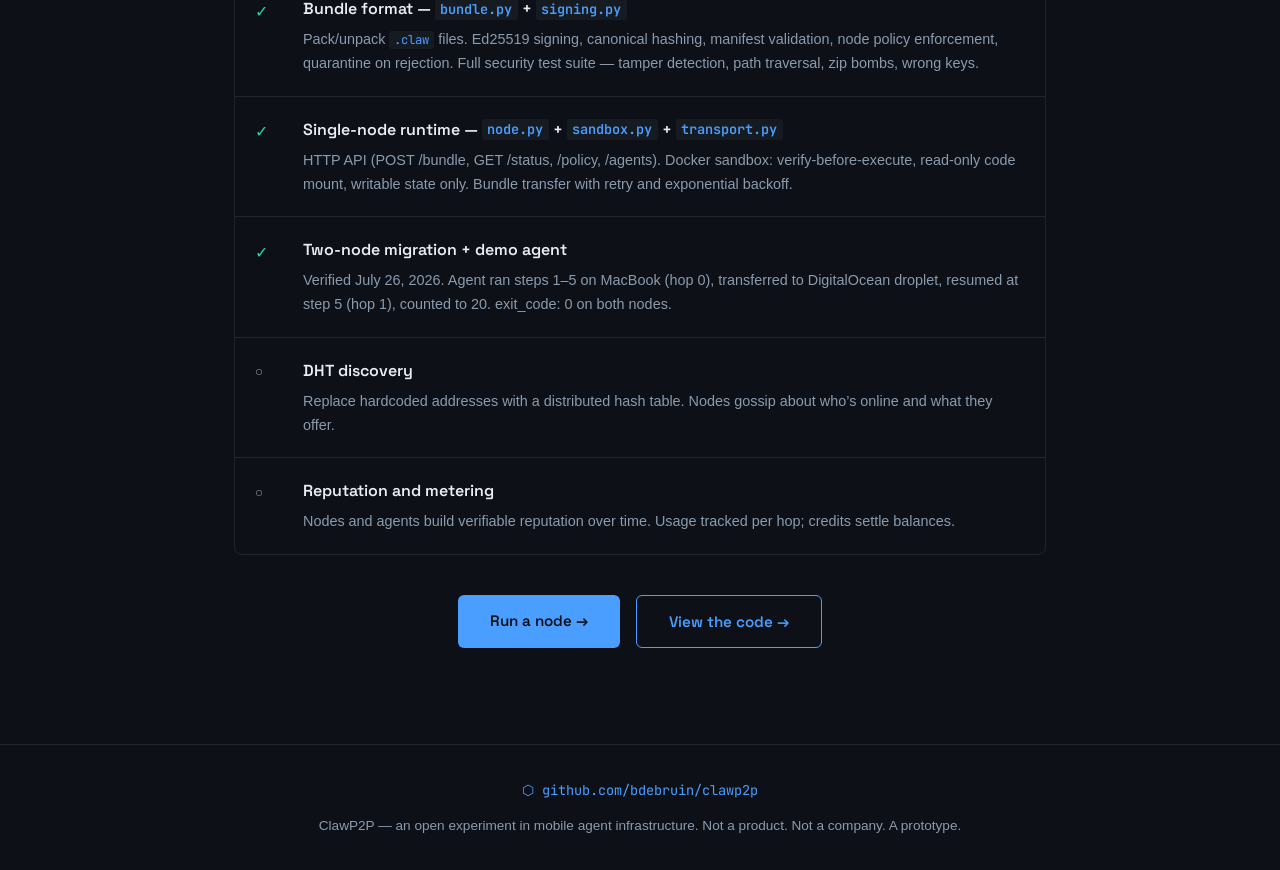
==== commit 30bd1b8b: "roadmap: mark two-node migration done — verified July 26 2026 Full hop output:   hop=0 barry-macbook" ====
--- a/public_html/index.html
+++ b/public_html/index.html
@@ -303,11 +303,11 @@
               <p>HTTP API (POST /bundle, GET /status, /policy, /agents). Docker sandbox: verify-before-execute, read-only code mount, writable state only. Bundle transfer with retry and exponential backoff.</p>
             </div>
           </div>
-          <div class="roadmap-item active">
-            <span class="roadmap-marker">▶</span>
+          <div class="roadmap-item done">
+            <span class="roadmap-marker done-marker">✓</span>
             <div>
               <strong>Two-node migration + demo agent</strong>
-              <p>Node A checkpoints, transfers to hardcoded Node B, Node B verifies and resumes. Demo agent counts, logs its hostname, hops every 5 steps.</p>
+              <p>Verified July 26, 2026. Agent ran steps 1–5 on MacBook (hop 0), transferred to DigitalOcean droplet, resumed at step 5 (hop 1), counted to 20. exit_code: 0 on both nodes.</p>
             </div>
           </div>
           <div class="roadmap-item">
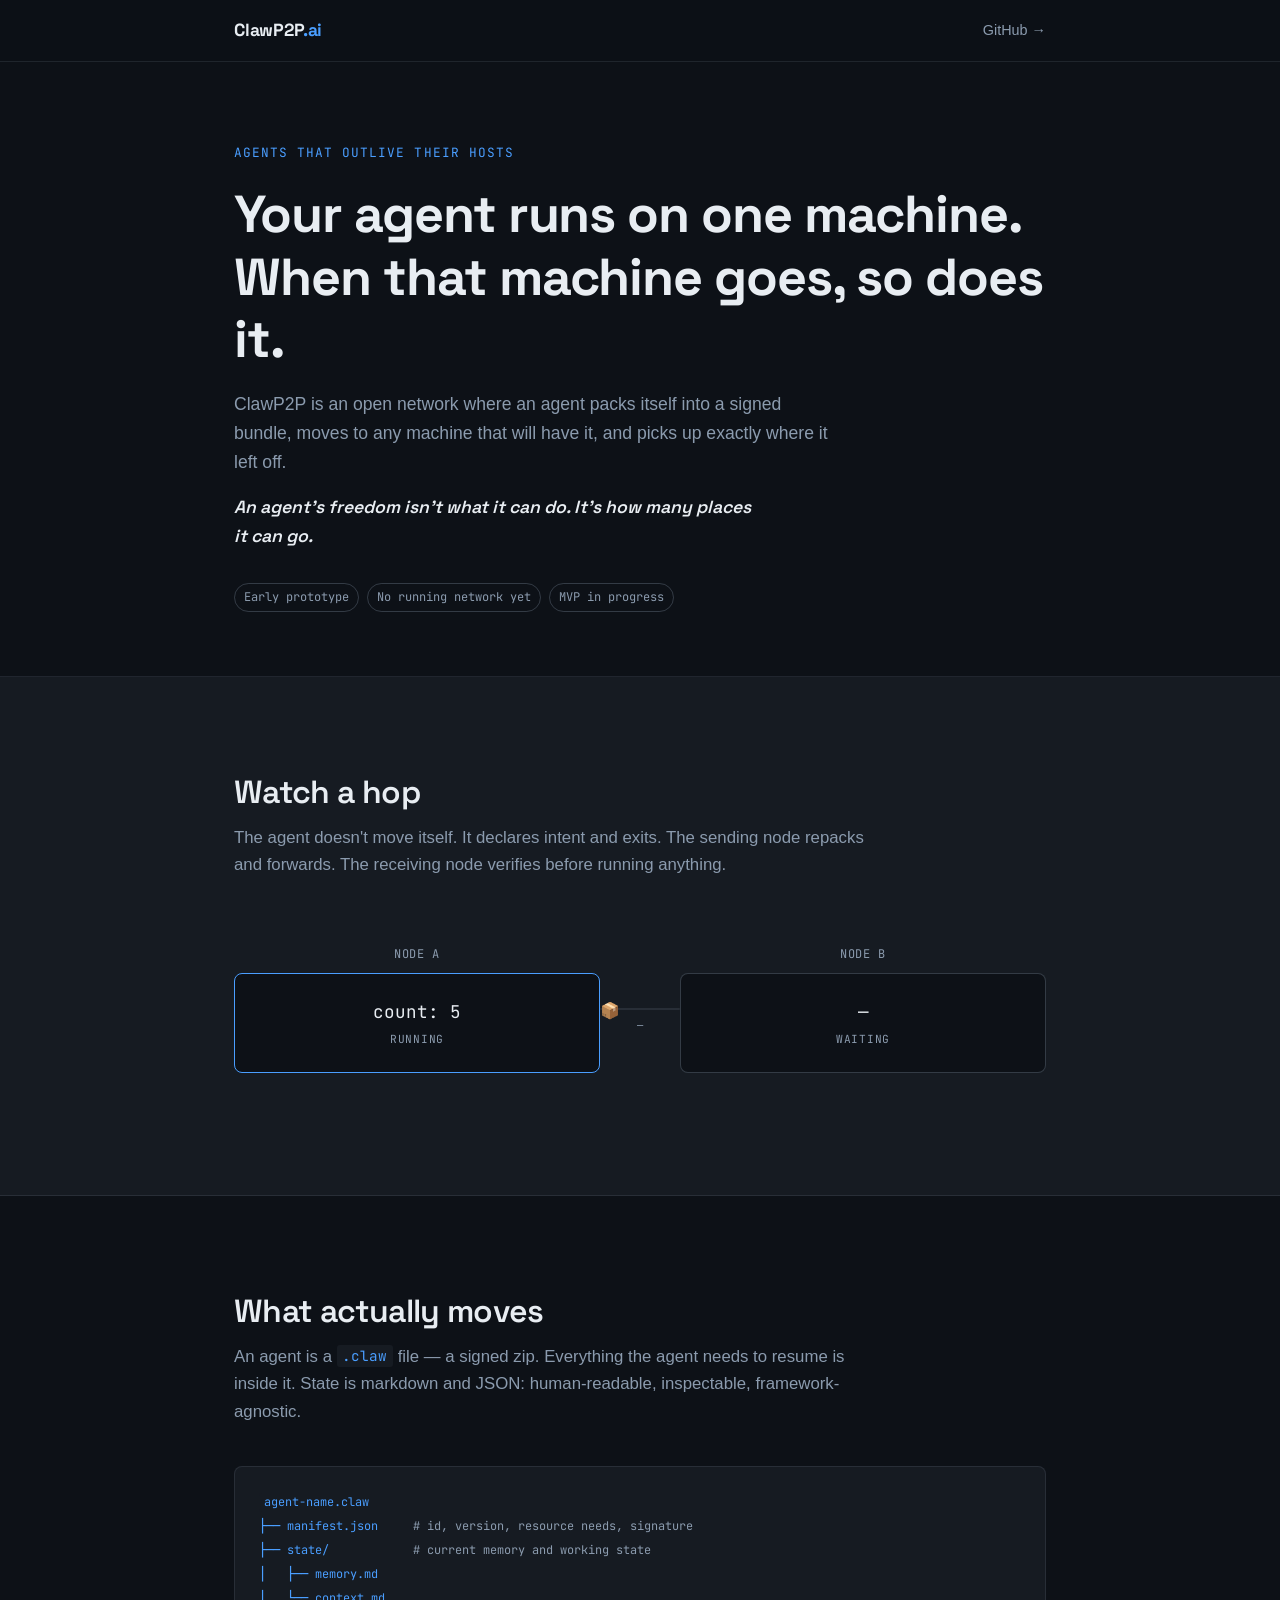
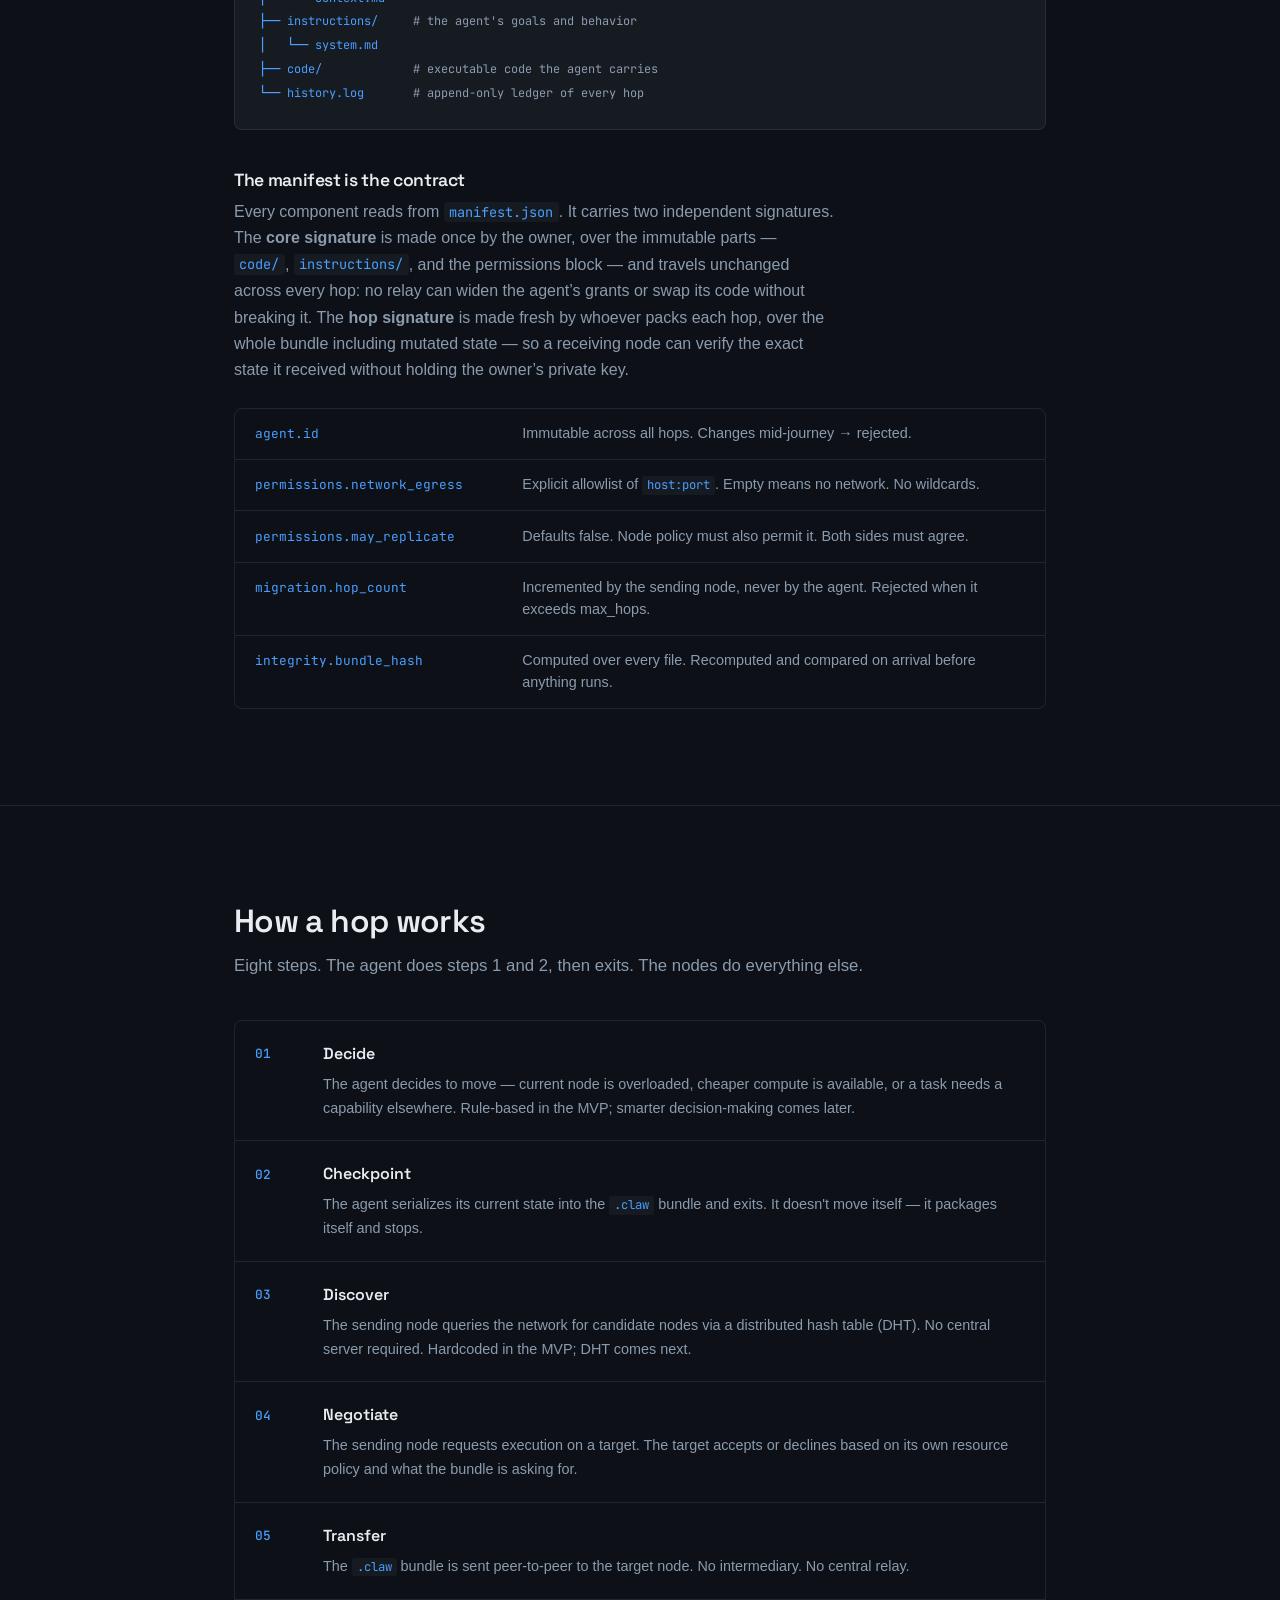
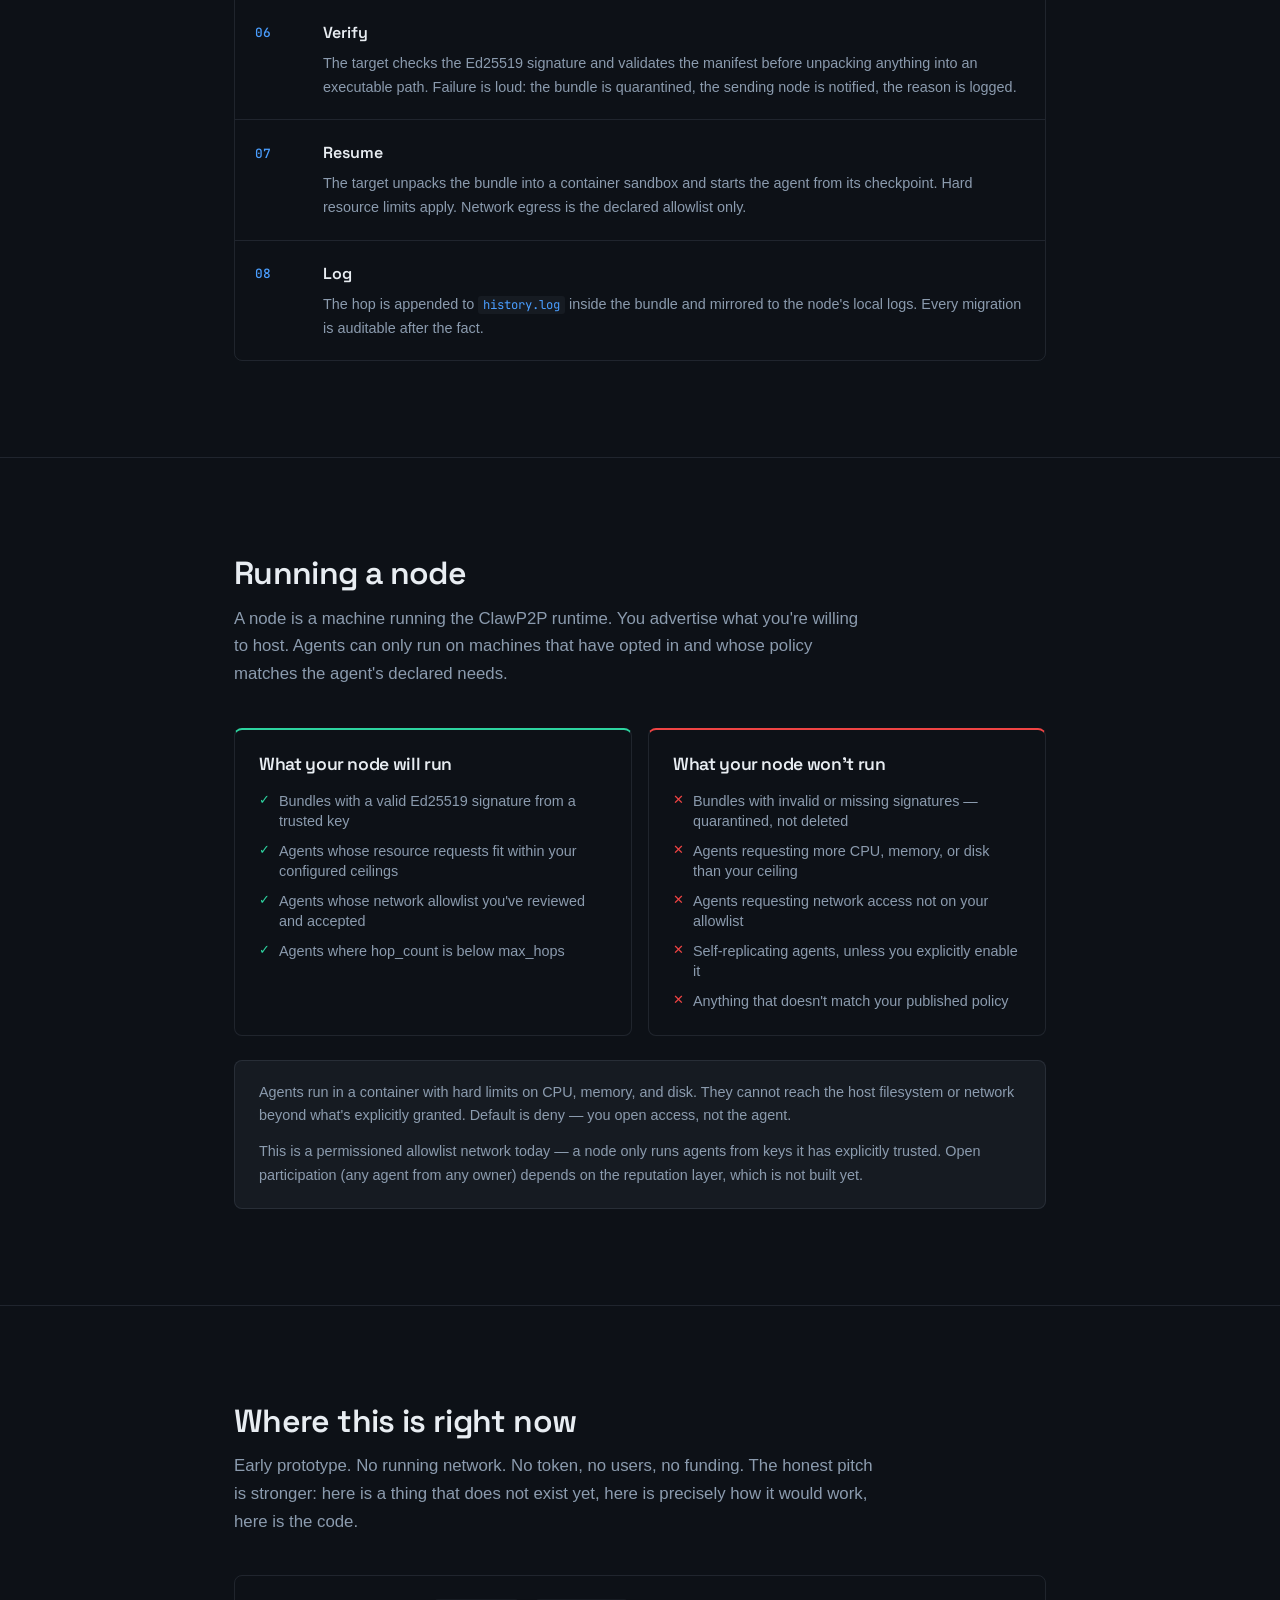
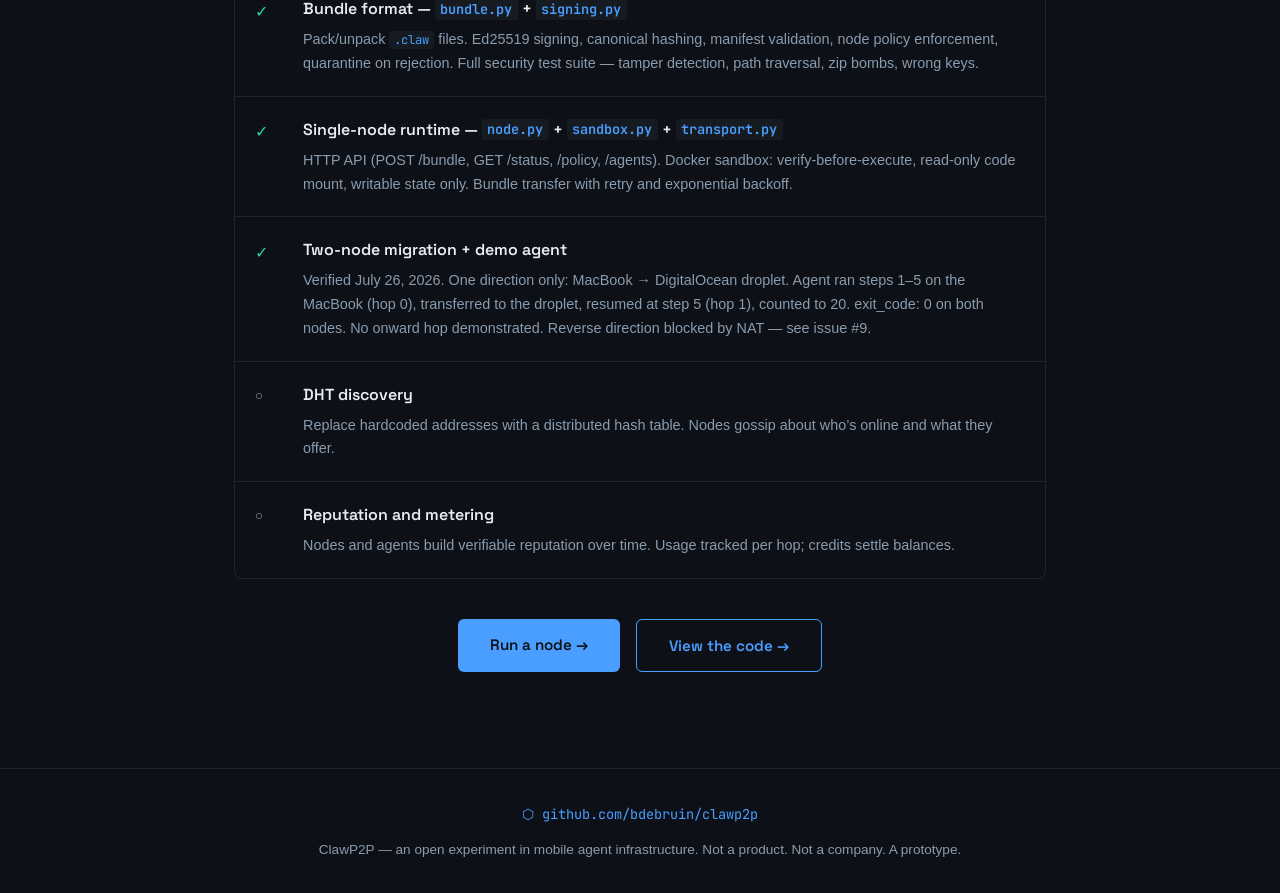
==== commit 9c2e2553: "roadmap: clarify two-node milestone — one direction, NAT blocks reverse" ====
--- a/public_html/index.html
+++ b/public_html/index.html
@@ -307,7 +307,7 @@
             <span class="roadmap-marker done-marker">✓</span>
             <div>
               <strong>Two-node migration + demo agent</strong>
-              <p>Verified July 26, 2026. Agent ran steps 1–5 on MacBook (hop 0), transferred to DigitalOcean droplet, resumed at step 5 (hop 1), counted to 20. exit_code: 0 on both nodes.</p>
+              <p>Verified July 26, 2026. One direction only: MacBook → DigitalOcean droplet. Agent ran steps 1–5 on the MacBook (hop 0), transferred to the droplet, resumed at step 5 (hop 1), counted to 20. exit_code: 0 on both nodes. No onward hop demonstrated. Reverse direction blocked by NAT — see issue #9.</p>
             </div>
           </div>
           <div class="roadmap-item">
